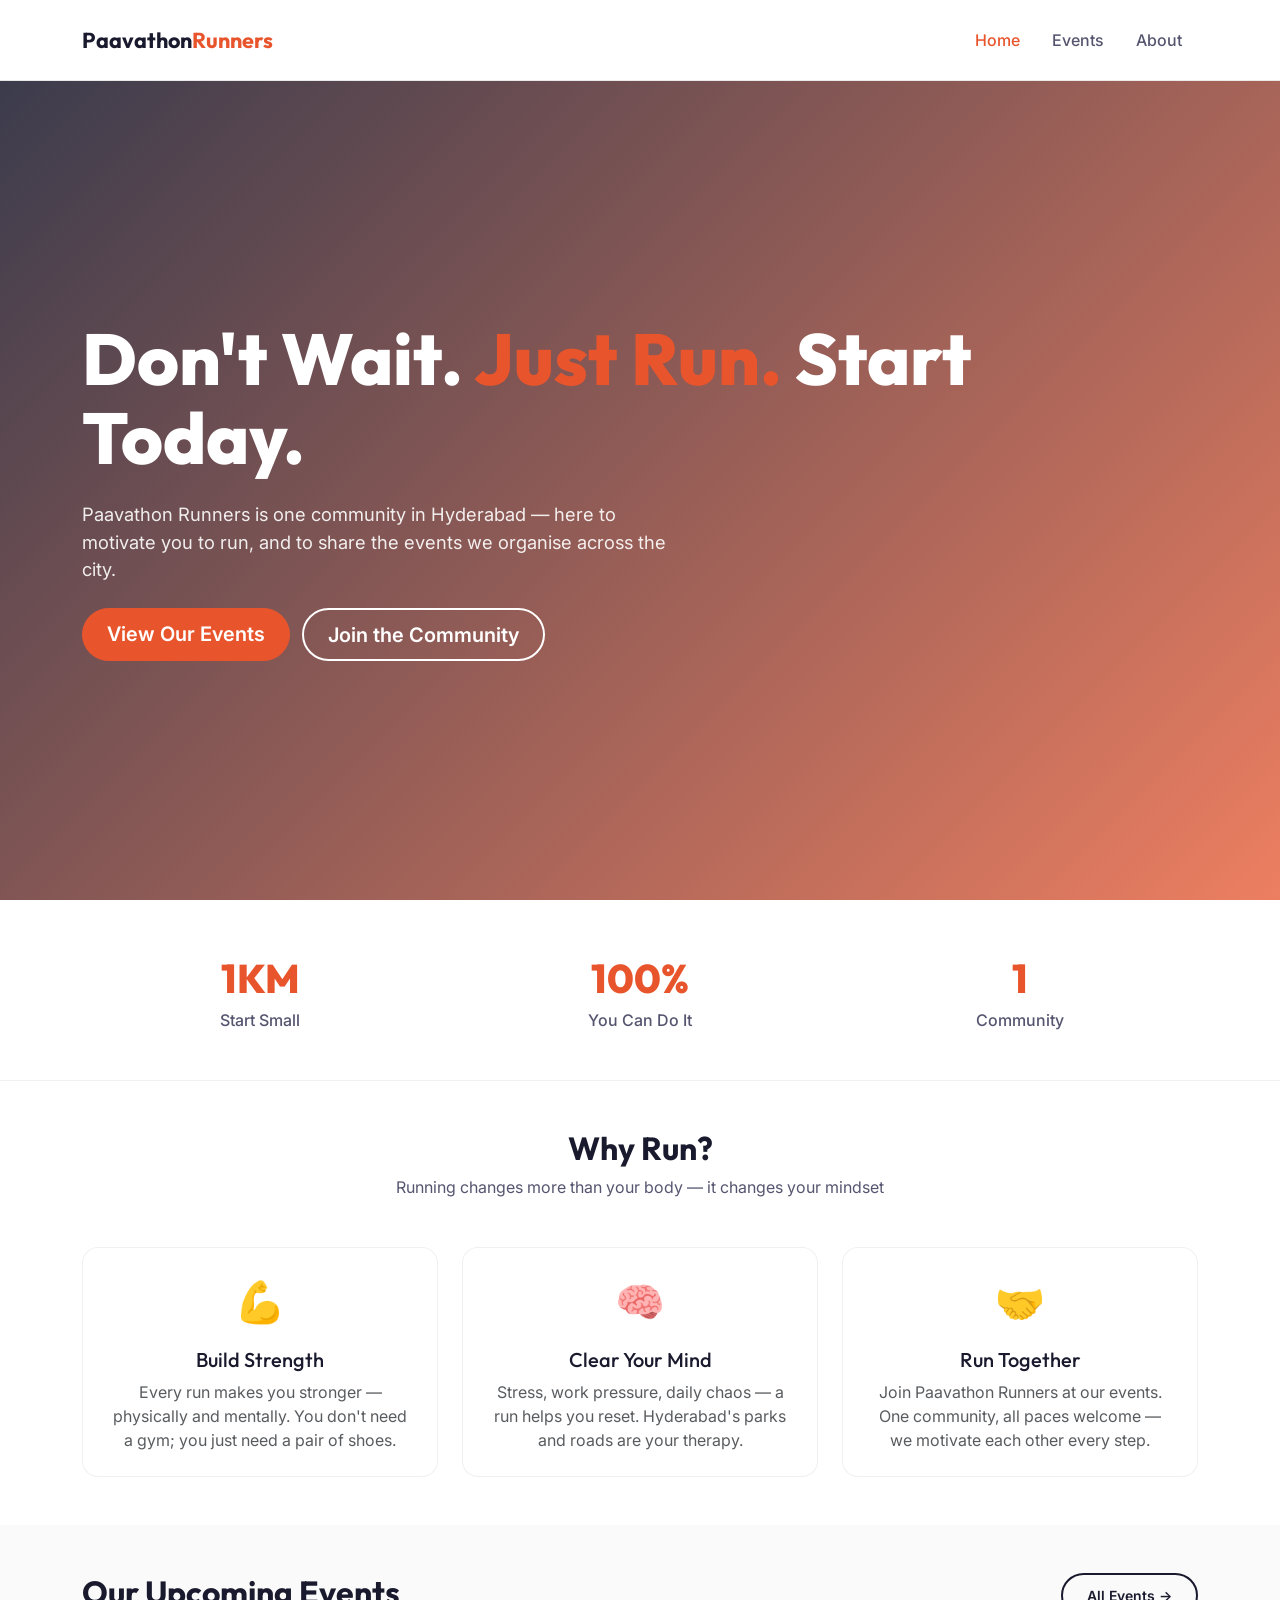
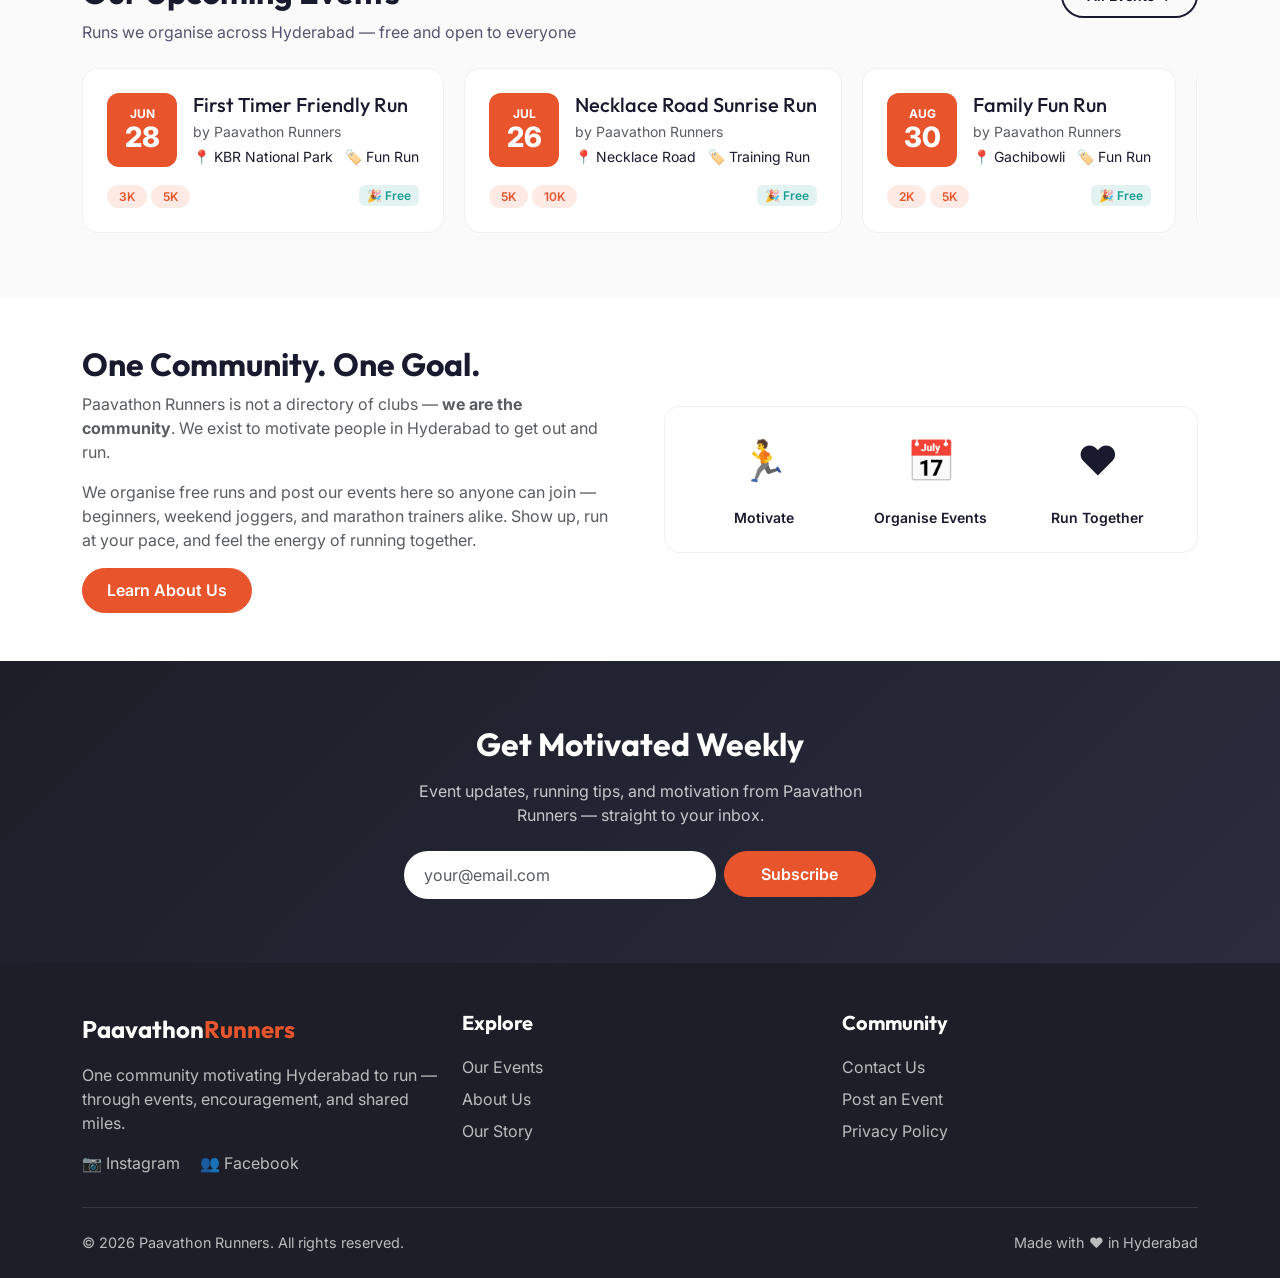
==== index.html @ 817b73b2 "first commit" ====
<!DOCTYPE html>
<html lang="en">
<head>
  <meta charset="UTF-8">
  <meta name="viewport" content="width=device-width, initial-scale=1.0, viewport-fit=cover">

  <!-- Primary SEO -->
  <title>Paavathon Runners — Motivating Hyderabad to Run</title>
  <meta name="description" content="Paavathon Runners is one running community in Hyderabad. We motivate people to run and post free community events across the city. Join us — all paces welcome.">
  <meta name="keywords" content="Paavathon Runners, running Hyderabad, Hyderabad running events, free running events, running community Telangana, marathon training Hyderabad, fun run Hyderabad, KBR park run">
  <meta name="author" content="Paavathon Runners">
  <meta name="robots" content="index, follow, max-image-preview:large, max-snippet:-1, max-video-preview:-1">
  <meta name="googlebot" content="index, follow">
  <link rel="canonical" href="https://paavathonrunners.in/">

  <!-- Local / Geo -->
  <meta name="geo.region" content="IN-TG">
  <meta name="geo.placename" content="Hyderabad, Telangana, India">
  <meta name="language" content="English">

  <!-- Open Graph -->
  <meta property="og:type" content="website">
  <meta property="og:site_name" content="Paavathon Runners">
  <meta property="og:title" content="Paavathon Runners — Motivating Hyderabad to Run">
  <meta property="og:description" content="One running community in Hyderabad. Free events, all paces welcome. Don't Wait. Just Run. Start Today.">
  <meta property="og:url" content="https://paavathonrunners.in/">
  <meta property="og:image" content="https://images.unsplash.com/photo-1476480862126-209bfaa8edc8?w=1200&h=630&fit=crop&q=80">
  <meta property="og:image:width" content="1200">
  <meta property="og:image:height" content="630">
  <meta property="og:image:alt" content="Runners on a trail — Paavathon Runners Hyderabad">
  <meta property="og:locale" content="en_IN">

  <!-- Twitter Card -->
  <meta name="twitter:card" content="summary_large_image">
  <meta name="twitter:title" content="Paavathon Runners — Motivating Hyderabad to Run">
  <meta name="twitter:description" content="One running community in Hyderabad. Free events, all paces welcome. Don't Wait. Just Run.">
  <meta name="twitter:image" content="https://images.unsplash.com/photo-1476480862126-209bfaa8edc8?w=1200&h=630&fit=crop&q=80">
  <meta name="twitter:image:alt" content="Runners on a trail — Paavathon Runners Hyderabad">

  <!-- PWA -->
  <meta name="theme-color" content="#e8552d">
  <meta name="color-scheme" content="light">
  <meta name="mobile-web-app-capable" content="yes">
  <meta name="apple-mobile-web-app-capable" content="yes">
  <meta name="apple-mobile-web-app-status-bar-style" content="default">
  <meta name="apple-mobile-web-app-title" content="Paavathon">
  <meta name="application-name" content="Paavathon Runners">
  <meta name="format-detection" content="telephone=no">
  <meta name="msapplication-TileColor" content="#e8552d">
  <meta name="msapplication-config" content="browserconfig.xml">
  <link rel="manifest" href="manifest.webmanifest">
  <link rel="icon" href="icons/icon.svg" type="image/svg+xml">
  <link rel="icon" href="icons/icon-192.png" type="image/png" sizes="192x192">
  <link rel="apple-touch-icon" href="icons/apple-touch-icon.png" sizes="180x180">

  <link href="https://cdn.jsdelivr.net/npm/bootstrap@5.3.3/dist/css/bootstrap.min.css" rel="stylesheet">
  <link href="https://fonts.googleapis.com/css2?family=Inter:wght@400;500;600&family=Outfit:wght@600;700;800&display=swap" rel="stylesheet">
  <link href="css/style.css" rel="stylesheet">

  <script type="application/ld+json">
  {
    "@context": "https://schema.org",
    "@graph": [
      {
        "@type": "Organization",
        "@id": "https://paavathonrunners.in/#organization",
        "name": "Paavathon Runners",
        "url": "https://paavathonrunners.in/",
        "logo": "https://paavathonrunners.in/icons/icon-512.png",
        "description": "One running community in Hyderabad motivating people to run through free events across the city.",
        "email": "contact@paavathonrunners.in",
        "sameAs": ["https://instagram.com/paavathonrunners"],
        "areaServed": {
          "@type": "City",
          "name": "Hyderabad",
          "containedInPlace": { "@type": "State", "name": "Telangana" }
        }
      },
      {
        "@type": "WebSite",
        "@id": "https://paavathonrunners.in/#website",
        "url": "https://paavathonrunners.in/",
        "name": "Paavathon Runners",
        "description": "Motivating Hyderabad to run — events, community, and encouragement.",
        "publisher": { "@id": "https://paavathonrunners.in/#organization" },
        "inLanguage": "en-IN"
      },
      {
        "@type": "SportsOrganization",
        "name": "Paavathon Runners",
        "sport": "Running",
        "location": {
          "@type": "Place",
          "name": "Hyderabad",
          "address": { "@type": "PostalAddress", "addressLocality": "Hyderabad", "addressRegion": "Telangana", "addressCountry": "IN" }
        }
      }
    ]
  }
  </script>
</head>
<body>

  <nav class="navbar navbar-expand-lg navbar-light site-navbar fixed-top">
    <div class="container">
      <a class="navbar-brand" href="index.html">Paavathon<span>Runners</span></a>
      <button class="navbar-toggler" type="button" data-bs-toggle="collapse" data-bs-target="#mainNav">
        <span class="navbar-toggler-icon"></span>
      </button>
      <div class="collapse navbar-collapse" id="mainNav">
        <ul class="navbar-nav ms-auto">
          <li class="nav-item"><a class="nav-link active" href="index.html">Home</a></li>
          <li class="nav-item"><a class="nav-link" href="events.html">Events</a></li>
          <li class="nav-item"><a class="nav-link" href="about.html">About</a></li>
        </ul>
      </div>
    </div>
  </nav>

  <main>
    <section class="hero-section">
      <div class="container py-5">
        <h1 class="hero-title mb-4">
          Don't Wait. <span class="highlight">Just Run.</span> Start Today.
        </h1>
        <p class="hero-subtitle mb-4">
          Paavathon Runners is one community in Hyderabad — here to motivate you to run, and to share the events we organise across the city.
        </p>
        <div class="hero-cta-group">
          <a href="events.html" class="btn btn-primary-br btn-lg">View Our Events</a>
          <a href="about.html" class="btn btn-outline-br btn-lg text-white border-white">Join the Community</a>
        </div>
      </div>
    </section>

    <section class="stats-section">
      <div class="container">
        <div class="row text-center">
          <div class="col-md-4 mb-4 mb-md-0">
            <div class="stat-number">1KM</div>
            <div class="stat-label">Start Small</div>
          </div>
          <div class="col-md-4 mb-4 mb-md-0">
            <div class="stat-number">100%</div>
            <div class="stat-label">You Can Do It</div>
          </div>
          <div class="col-md-4">
            <div class="stat-number">1</div>
            <div class="stat-label">Community</div>
          </div>
        </div>
      </div>
    </section>

    <section class="py-5 bg-white">
      <div class="container">
        <div class="text-center mb-5">
          <h2 class="section-title">Why Run?</h2>
          <p class="section-subtitle">Running changes more than your body — it changes your mindset</p>
        </div>
        <div class="row g-4">
          <div class="col-md-4">
            <div class="br-card text-center h-100">
              <div class="mission-icon">💪</div>
              <h5>Build Strength</h5>
              <p class="text-muted mb-0">Every run makes you stronger — physically and mentally. You don't need a gym; you just need a pair of shoes.</p>
            </div>
          </div>
          <div class="col-md-4">
            <div class="br-card text-center h-100">
              <div class="mission-icon">🧠</div>
              <h5>Clear Your Mind</h5>
              <p class="text-muted mb-0">Stress, work pressure, daily chaos — a run helps you reset. Hyderabad's parks and roads are your therapy.</p>
            </div>
          </div>
          <div class="col-md-4">
            <div class="br-card text-center h-100">
              <div class="mission-icon">🤝</div>
              <h5>Run Together</h5>
              <p class="text-muted mb-0">Join Paavathon Runners at our events. One community, all paces welcome — we motivate each other every step.</p>
            </div>
          </div>
        </div>
      </div>
    </section>

    <section class="py-5">
      <div class="container">
        <div class="section-header-row">
          <div>
            <h2 class="section-title">Our Upcoming Events</h2>
            <p class="section-subtitle">Runs we organise across Hyderabad — free and open to everyone</p>
          </div>
          <a href="events.html" class="btn btn-outline-br btn-sm">All Events →</a>
        </div>
        <div class="events-scroll">
          <div class="br-card event-card">
            <div class="d-flex gap-3 mb-3">
              <div class="event-date"><span class="month">Jun</span><span class="day">28</span></div>
              <div>
                <h5 class="mb-1">First Timer Friendly Run</h5>
                <p class="text-muted small mb-1">by Paavathon Runners</p>
                <p class="small mb-0">📍 KBR National Park &nbsp; 🏷️ Fun Run</p>
              </div>
            </div>
            <div class="d-flex justify-content-between align-items-center">
              <div><span class="badge badge-distance me-1">3K</span><span class="badge badge-distance">5K</span></div>
              <span class="badge badge-free">🎉 Free</span>
            </div>
          </div>
          <div class="br-card event-card">
            <div class="d-flex gap-3 mb-3">
              <div class="event-date"><span class="month">Jul</span><span class="day">26</span></div>
              <div>
                <h5 class="mb-1">Necklace Road Sunrise Run</h5>
                <p class="text-muted small mb-1">by Paavathon Runners</p>
                <p class="small mb-0">📍 Necklace Road &nbsp; 🏷️ Training Run</p>
              </div>
            </div>
            <div class="d-flex justify-content-between align-items-center">
              <div><span class="badge badge-distance me-1">5K</span><span class="badge badge-distance">10K</span></div>
              <span class="badge badge-free">🎉 Free</span>
            </div>
          </div>
          <div class="br-card event-card">
            <div class="d-flex gap-3 mb-3">
              <div class="event-date"><span class="month">Aug</span><span class="day">30</span></div>
              <div>
                <h5 class="mb-1">Family Fun Run</h5>
                <p class="text-muted small mb-1">by Paavathon Runners</p>
                <p class="small mb-0">📍 Gachibowli &nbsp; 🏷️ Fun Run</p>
              </div>
            </div>
            <div class="d-flex justify-content-between align-items-center">
              <div><span class="badge badge-distance me-1">2K</span><span class="badge badge-distance">5K</span></div>
              <span class="badge badge-free">🎉 Free</span>
            </div>
          </div>
          <div class="br-card event-card">
            <div class="d-flex gap-3 mb-3">
              <div class="event-date"><span class="month">Sep</span><span class="day">20</span></div>
              <div>
                <h5 class="mb-1">Half Marathon Training Run</h5>
                <p class="text-muted small mb-1">by Paavathon Runners</p>
                <p class="small mb-0">📍 Hyderabad &nbsp; 🏷️ Training Run</p>
              </div>
            </div>
            <div class="d-flex justify-content-between align-items-center">
              <div><span class="badge badge-distance">21K</span></div>
              <span class="badge badge-free">🎉 Free</span>
            </div>
          </div>
        </div>
      </div>
    </section>

    <section class="py-5 bg-white">
      <div class="container">
        <div class="row align-items-center g-5">
          <div class="col-lg-6">
            <h2 class="section-title">One Community. One Goal.</h2>
            <p class="text-muted">Paavathon Runners is not a directory of clubs — <strong>we are the community</strong>. We exist to motivate people in Hyderabad to get out and run.</p>
            <p class="text-muted">We organise free runs and post our events here so anyone can join — beginners, weekend joggers, and marathon trainers alike. Show up, run at your pace, and feel the energy of running together.</p>
            <a href="about.html" class="btn btn-primary-br">Learn About Us</a>
          </div>
          <div class="col-lg-6">
            <div class="br-card p-4">
              <div class="row g-3 text-center">
                <div class="col-4">
                  <div class="mission-icon">🏃</div>
                  <p class="small fw-semibold mb-0">Motivate</p>
                </div>
                <div class="col-4">
                  <div class="mission-icon">📅</div>
                  <p class="small fw-semibold mb-0">Organise Events</p>
                </div>
                <div class="col-4">
                  <div class="mission-icon">❤️</div>
                  <p class="small fw-semibold mb-0">Run Together</p>
                </div>
              </div>
            </div>
          </div>
        </div>
      </div>
    </section>

    <section class="newsletter-section" id="newsletter">
      <div class="container text-center">
        <h2 class="section-title text-white mb-3">Get Motivated Weekly</h2>
        <p class="mb-4 opacity-75 mx-auto" style="max-width:500px">
          Event updates, running tips, and motivation from Paavathon Runners — straight to your inbox.
        </p>
        <form class="row g-2 g-sm-2 justify-content-center mx-auto newsletter-form" style="max-width:480px" data-demo>
          <div class="col-12 col-sm-8">
            <input type="email" class="form-control" placeholder="your@email.com" required>
          </div>
          <div class="col-12 col-sm-4">
            <button type="submit" class="btn btn-primary-br w-100">Subscribe</button>
          </div>
        </form>
      </div>
    </section>
  </main>

  <footer class="site-footer">
    <div class="container">
      <div class="row g-4">
        <div class="col-lg-4">
          <div class="footer-logo mb-3">Paavathon<span>Runners</span></div>
          <p>One community motivating Hyderabad to run — through events, encouragement, and shared miles.</p>
          <div class="mt-3">
            <a href="https://instagram.com/paavathonrunners" target="_blank" class="d-inline me-3">📷 Instagram</a>
            <a href="https://facebook.com" target="_blank" class="d-inline">👥 Facebook</a>
          </div>
        </div>
        <div class="col-6 col-lg-4">
          <h5>Explore</h5>
          <a href="events.html">Our Events</a>
          <a href="about.html">About Us</a>
          <a href="brand.html">Our Story</a>
        </div>
        <div class="col-6 col-lg-4">
          <h5>Community</h5>
          <a href="mailto:contact@paavathonrunners.in">Contact Us</a>
          <a href="submit-event.html">Post an Event</a>
          <a href="privacy.html">Privacy Policy</a>
        </div>
      </div>
      <div class="footer-bottom d-flex justify-content-between flex-wrap gap-2">
        <p class="mb-0">© 2026 Paavathon Runners. All rights reserved.</p>
        <p class="mb-0">Made with ❤️ in Hyderabad</p>
      </div>
    </div>
  </footer>

  <script src="https://cdn.jsdelivr.net/npm/bootstrap@5.3.3/dist/js/bootstrap.bundle.min.js"></script>
  <script src="js/main.js"></script>
</body>
</html>
---- css/style.css ----
/* Paavathon Runners - Custom Styles */
:root {
  --color-primary: #e8552d;
  --color-primary-dark: #c9431e;
  --color-accent: #1a9e8f;
  --color-bg: #fafafa;
  --color-text: #1a1a2e;
  --color-text-secondary: #555570;
  --color-text-muted: #8e8ea0;
  --color-dark: #1d1e27;
  --header-height: 80px;
}

*,
*::before,
*::after {
  box-sizing: border-box;
}

html {
  overflow-x: hidden;
  scroll-behavior: smooth;
}

body {
  font-family: 'Inter', sans-serif;
  color: var(--color-text);
  background: var(--color-bg);
  padding-top: var(--header-height);
  overflow-x: hidden;
}

h1, h2, h3, h4, h5, h6,
.navbar-brand,
.section-title,
.hero-title {
  font-family: 'Outfit', sans-serif;
}

/* Navbar */
.site-navbar {
  background: rgba(255, 255, 255, 0.92);
  backdrop-filter: blur(20px);
  -webkit-backdrop-filter: blur(20px);
  border-bottom: 1px solid rgba(0, 0, 0, 0.06);
  min-height: var(--header-height);
  padding-top: 0;
  padding-bottom: 0;
}

.site-navbar .container {
  min-height: var(--header-height);
  align-items: center;
}

.site-navbar .navbar-toggler {
  border: none;
  padding: 0.5rem;
}

.site-navbar .navbar-toggler:focus {
  box-shadow: 0 0 0 3px rgba(232, 85, 45, 0.25);
}

.site-navbar .navbar-brand {
  font-family: 'Outfit', sans-serif;
  font-weight: 700;
  font-size: 1.35rem;
  color: var(--color-text) !important;
}

.site-navbar .navbar-brand span {
  color: var(--color-primary);
}

.site-navbar .nav-link {
  color: var(--color-text-secondary) !important;
  font-weight: 500;
  padding: 0.5rem 1rem !important;
}

.site-navbar .nav-link:hover,
.site-navbar .nav-link.active {
  color: var(--color-primary) !important;
}

/* Buttons */
.btn-primary-br {
  background: var(--color-primary);
  border-color: var(--color-primary);
  color: #fff;
  font-weight: 600;
  padding: 0.6rem 1.5rem;
  border-radius: 50px;
}

.btn-primary-br:hover {
  background: var(--color-primary-dark);
  border-color: var(--color-primary-dark);
  color: #fff;
}

.btn-outline-br {
  border: 2px solid var(--color-text);
  color: var(--color-text);
  font-weight: 600;
  padding: 0.6rem 1.5rem;
  border-radius: 50px;
  background: transparent;
}

.btn-outline-br:hover {
  background: var(--color-text);
  color: #fff;
}

.btn-accent-br {
  background: var(--color-accent);
  border-color: var(--color-accent);
  color: #fff;
  font-weight: 600;
  border-radius: 50px;
}

/* Hero */
.hero-section {
  min-height: calc(100vh - var(--header-height));
  display: flex;
  align-items: center;
  position: relative;
  color: #fff;
  background: linear-gradient(135deg, rgba(26, 26, 46, 0.85), rgba(232, 85, 45, 0.75)),
    url('https://images.unsplash.com/photo-1476480862126-209bfaa8edc8?w=1920&q=80') center/cover no-repeat;
}

.hero-title {
  font-size: clamp(2.5rem, 6vw, 4.5rem);
  font-weight: 800;
  line-height: 1.1;
}

.hero-title .highlight {
  color: var(--color-primary);
}

.hero-subtitle {
  font-size: 1.15rem;
  opacity: 0.9;
  max-width: 600px;
}

/* Stats */
.stats-section {
  background: #fff;
  padding: 3rem 0;
  border-bottom: 1px solid rgba(0, 0, 0, 0.06);
}

.stat-number {
  font-family: 'Outfit', sans-serif;
  font-size: 2.5rem;
  font-weight: 800;
  color: var(--color-primary);
}

.stat-label {
  color: var(--color-text-secondary);
  font-weight: 500;
}

/* Section headers */
.section-title {
  font-size: 2rem;
  font-weight: 700;
  margin-bottom: 0.5rem;
}

.section-subtitle {
  color: var(--color-text-secondary);
  margin-bottom: 0;
}

/* Cards */
.br-card {
  background: #fff;
  border: 1px solid rgba(0, 0, 0, 0.06);
  border-radius: 16px;
  padding: 1.5rem;
  height: 100%;
  transition: box-shadow 0.2s, transform 0.2s;
}

.br-card:hover {
  box-shadow: 0 8px 30px rgba(0, 0, 0, 0.08);
  transform: translateY(-2px);
}

/* Event cards */
.event-card {
  min-width: 300px;
  flex-shrink: 0;
}

.event-date {
  background: var(--color-primary);
  color: #fff;
  border-radius: 12px;
  padding: 0.75rem 1rem;
  text-align: center;
  min-width: 70px;
}

.event-date .month {
  font-size: 0.75rem;
  font-weight: 700;
  text-transform: uppercase;
  display: block;
}

.event-date .day {
  font-size: 1.75rem;
  font-weight: 800;
  line-height: 1;
}

.badge-distance {
  background: rgba(232, 85, 45, 0.12);
  color: var(--color-primary);
  font-weight: 600;
  padding: 0.35rem 0.75rem;
  border-radius: 50px;
}

.badge-free {
  background: rgba(26, 158, 143, 0.12);
  color: var(--color-accent);
  font-weight: 600;
}

/* Club cards */
.club-card .club-locality {
  color: var(--color-text-muted);
  font-size: 0.9rem;
}

.club-card .club-tagline {
  color: var(--color-text-secondary);
  font-size: 0.95rem;
}

/* Page header */
.page-header {
  background: linear-gradient(135deg, var(--color-dark), #2a2b3d);
  color: #fff;
  padding: 4rem 0 3rem;
  text-align: center;
}

.page-header h1 {
  font-weight: 800;
  margin-bottom: 0.75rem;
}

.page-header p {
  opacity: 0.85;
  max-width: 600px;
  margin: 0 auto;
}

/* Mission cards */
.mission-icon {
  font-size: 2.5rem;
  margin-bottom: 1rem;
}

/* Newsletter */
.newsletter-section {
  background: linear-gradient(135deg, var(--color-dark), #2a2b3d);
  color: #fff;
  padding: 4rem 0;
}

.newsletter-section .form-control {
  border-radius: 50px;
  padding: 0.75rem 1.25rem;
  border: none;
}

/* Footer */
.site-footer {
  background: var(--color-dark);
  color: rgba(255, 255, 255, 0.7);
  padding: 3rem 0 1.5rem;
}

.site-footer h5 {
  color: #fff;
  font-weight: 700;
  margin-bottom: 1rem;
}

.site-footer a {
  color: rgba(255, 255, 255, 0.7);
  text-decoration: none;
  display: block;
  padding: 0.25rem 0;
}

.site-footer a:hover {
  color: var(--color-primary);
}

.footer-logo {
  font-family: 'Outfit', sans-serif;
  font-size: 1.5rem;
  font-weight: 700;
  color: #fff;
}

.footer-logo span {
  color: var(--color-primary);
}

.footer-bottom {
  border-top: 1px solid rgba(255, 255, 255, 0.1);
  margin-top: 2rem;
  padding-top: 1.5rem;
  font-size: 0.9rem;
}

/* Filter chips */
.filter-chip {
  border: 2px solid rgba(0, 0, 0, 0.1);
  background: #fff;
  border-radius: 50px;
  padding: 0.4rem 1rem;
  font-size: 0.9rem;
  font-weight: 500;
  cursor: pointer;
  transition: all 0.2s;
}

.filter-chip:hover,
.filter-chip.active {
  border-color: var(--color-primary);
  background: var(--color-primary);
  color: #fff;
}

/* Forms */
.form-section-title {
  font-family: 'Outfit', sans-serif;
  font-weight: 700;
  font-size: 1.25rem;
  margin: 2rem 0 1rem;
  padding-bottom: 0.5rem;
  border-bottom: 2px solid var(--color-primary);
}

/* Brand page */
.color-swatch {
  width: 60px;
  height: 60px;
  border-radius: 12px;
  margin-bottom: 0.5rem;
}

.brand-section {
  padding: 4rem 0;
}

.brand-section:nth-child(even) {
  background: #fff;
}

.brand-dark-section {
  background: var(--color-dark);
  color: #fff;
}

/* Value items */
.value-item {
  display: flex;
  gap: 1rem;
  align-items: flex-start;
}

.value-emoji {
  font-size: 1.75rem;
  flex-shrink: 0;
}

/* Scroll horizontal events — stacks on mobile via media query */
.events-scroll {
  display: flex;
  gap: 1.25rem;
  overflow-x: auto;
  padding-bottom: 1rem;
  scroll-snap-type: x mandatory;
  -webkit-overflow-scrolling: touch;
  scrollbar-width: thin;
}

.events-scroll::-webkit-scrollbar {
  height: 6px;
}

.events-scroll::-webkit-scrollbar-thumb {
  background: rgba(0, 0, 0, 0.15);
  border-radius: 3px;
}

.events-scroll .event-card {
  scroll-snap-align: start;
}

/* Section header row (title + button) */
.section-header-row {
  display: flex;
  justify-content: space-between;
  align-items: flex-start;
  flex-wrap: wrap;
  gap: 1rem;
  margin-bottom: 1.5rem;
}

.section-header-row .btn {
  flex-shrink: 0;
}

/* Hero CTA group */
.hero-cta-group {
  display: flex;
  flex-wrap: wrap;
  gap: 0.75rem;
}

/* Beta badge */
.beta-badge {
  background: var(--color-primary);
  color: #fff;
  font-size: 0.7rem;
  font-weight: 800;
  padding: 4px 10px;
  border-radius: 50px;
  text-transform: uppercase;
  letter-spacing: 0.5px;
}

/* Day picker active state */
.day-btn.active {
  background: var(--color-primary) !important;
  border-color: var(--color-primary) !important;
  color: #fff !important;
}

/* Map placeholder */
.map-placeholder {
  background: #e9ecef;
  border-radius: 16px;
  height: 300px;
  display: flex;
  align-items: center;
  justify-content: center;
  color: var(--color-text-muted);
  margin-bottom: 2rem;
}

/* Filter row — label + chips */
.filter-row {
  margin-bottom: 1rem;
}

.filter-row:last-child {
  margin-bottom: 0;
}

.filter-row .filter-group {
  display: inline-flex;
  flex-wrap: wrap;
  gap: 0.5rem;
}

/* Event list card layout */
.event-list-item .event-date {
  flex-shrink: 0;
}

/* Brand typography helpers */
.brand-quote {
  font-size: clamp(1.5rem, 5vw, 3rem);
  font-weight: 700;
}

.brand-color-hex {
  font-size: clamp(2rem, 8vw, 3rem);
}

/* =====================================================
   MOBILE & TABLET RESPONSIVE
   ===================================================== */

@media (max-width: 991.98px) {
  :root {
    --header-height: 72px;
  }

  .site-navbar {
    position: fixed;
  }

  .site-navbar .container {
    position: relative;
  }

  .site-navbar .navbar-collapse {
    position: absolute;
    top: calc(100% - 1px);
    left: 0;
    right: 0;
    z-index: 1030;
    background: rgba(255, 255, 255, 0.98);
    margin-top: 0;
    padding: 0.75rem 1.25rem 1rem;
    border-radius: 0 0 12px 12px;
    box-shadow: 0 12px 32px rgba(0, 0, 0, 0.12);
    border: 1px solid rgba(0, 0, 0, 0.06);
    border-top: none;
  }

  .site-navbar .navbar-nav {
    gap: 0.25rem;
  }

  .site-navbar .nav-link {
    padding: 0.75rem 0.5rem !important;
    font-size: 1.05rem;
    border-bottom: 1px solid rgba(0, 0, 0, 0.05);
  }

  .site-navbar .nav-item:last-child .nav-link {
    border-bottom: none;
  }

  .brand-section {
    padding: 3rem 0;
  }
}

@media (max-width: 767.98px) {
  :root {
    --header-height: 64px;
  }

  .site-navbar .navbar-brand {
    font-size: 1.15rem;
  }

  /* Hero */
  .hero-section {
    min-height: auto;
    align-items: flex-end;
    background-position: 65% center;
  }

  .hero-section .container {
    padding-top: 2.5rem !important;
    padding-bottom: 2.5rem !important;
  }

  .hero-title {
    font-size: clamp(1.85rem, 9vw, 2.75rem);
    line-height: 1.15;
    margin-bottom: 1rem !important;
  }

  .hero-subtitle {
    font-size: 1rem;
    line-height: 1.6;
    margin-bottom: 1.5rem !important;
  }

  .hero-cta-group {
    flex-direction: column;
    width: 100%;
  }

  .hero-cta-group .btn {
    width: 100%;
    padding: 0.85rem 1.25rem;
  }

  .hero-section .btn-outline-br {
    border-color: rgba(255, 255, 255, 0.9);
    color: #fff;
  }

  .hero-section .btn-outline-br:hover {
    background: #fff;
    color: var(--color-text);
  }

  /* Typography */
  .section-title {
    font-size: 1.5rem;
    line-height: 1.25;
  }

  .section-subtitle {
    font-size: 0.95rem;
    line-height: 1.5;
  }

  .page-header {
    padding: 2.5rem 0 2rem;
  }

  .page-header h1 {
    font-size: 1.75rem;
    line-height: 1.2;
  }

  .page-header p {
    font-size: 0.95rem;
    padding: 0 0.5rem;
  }

  .page-header .btn {
    width: 100%;
    max-width: 320px;
  }

  /* Stats */
  .stats-section {
    padding: 2rem 0;
  }

  .stat-number {
    font-size: 2rem;
  }

  .stat-label {
    font-size: 0.9rem;
  }

  /* Section spacing */
  section.py-5 {
    padding-top: 2.5rem !important;
    padding-bottom: 2.5rem !important;
  }

  .br-card {
    padding: 1.25rem;
  }

  .br-card:hover {
    transform: none;
  }

  /* Events: stack vertically on mobile */
  .events-scroll {
    flex-direction: column;
    overflow-x: visible;
    gap: 1rem;
    padding-bottom: 0;
  }

  .event-card {
    min-width: 100%;
    width: 100%;
  }

  .event-card h5 {
    font-size: 1rem;
  }

  .event-list-item h5 {
    font-size: 1.05rem;
  }

  .section-header-row {
    flex-direction: column;
    align-items: stretch;
    margin-bottom: 1.25rem;
  }

  .section-header-row .btn {
    width: 100%;
    text-align: center;
  }

  /* Filters */
  .filter-row {
    display: flex;
    flex-direction: column;
    align-items: flex-start;
    gap: 0.5rem;
  }

  .filter-row .filter-label {
    display: block;
    margin-bottom: 0.25rem;
  }

  .filter-row .filter-group {
    display: flex;
    width: 100%;
  }

  .filter-chip {
    padding: 0.55rem 1rem;
    font-size: 0.875rem;
    min-height: 44px;
    display: inline-flex;
    align-items: center;
    justify-content: center;
  }

  /* Forms */
  .newsletter-section {
    padding: 2.5rem 0;
  }

  .newsletter-section .row.g-2 > [class*="col-"] {
    width: 100%;
  }

  .newsletter-section .btn {
    width: 100%;
    padding: 0.85rem;
  }

  .form-section-title {
    font-size: 1.1rem;
    margin-top: 1.5rem;
  }

  .type-toggle {
    display: flex !important;
    flex-wrap: wrap;
    width: 100%;
    gap: 0.5rem;
  }

  .type-toggle .btn {
    flex: 1 1 auto;
    min-width: calc(50% - 0.25rem);
  }

  .day-btn {
    min-width: 44px;
    min-height: 44px;
  }

  /* Footer */
  .site-footer {
    padding: 2.5rem 0 1.25rem;
    text-align: center;
  }

  .site-footer h5 {
    margin-top: 0.5rem;
    margin-bottom: 0.75rem;
  }

  .site-footer a {
    padding: 0.4rem 0;
  }

  .footer-bottom {
    flex-direction: column;
    text-align: center;
    gap: 0.5rem !important;
    margin-top: 1.5rem;
    padding-top: 1.25rem;
  }

  /* Value & mission cards */
  .mission-icon {
    font-size: 2rem;
  }

  .value-item {
    flex-direction: column;
    text-align: center;
    align-items: center;
  }

  .value-emoji {
    margin-bottom: 0.25rem;
  }

  /* Brand page */
  .brand-section .display-3 {
    font-size: 2rem;
  }

  .brand-dark-section .row.g-4.text-start > [class*="col-"] {
    text-align: center;
  }

  .color-swatch {
    width: 48px;
    height: 48px;
  }

  /* Buttons touch targets */
  .btn-primary-br,
  .btn-outline-br {
    min-height: 44px;
    display: inline-flex;
    align-items: center;
    justify-content: center;
  }

  /* Container breathing room */
  .container {
    padding-left: 1.25rem;
    padding-right: 1.25rem;
  }
}

@media (max-width: 575.98px) {
  .hero-title {
    font-size: 1.75rem;
  }

  .stat-number {
    font-size: 1.75rem;
  }

  .event-date {
    min-width: 58px;
    padding: 0.5rem 0.65rem;
  }

  .event-date .day {
    font-size: 1.4rem;
  }

  .event-date .month {
    font-size: 0.65rem;
  }

  .page-header h1 {
    font-size: 1.5rem;
  }

  .site-footer .col-6 {
    width: 100%;
  }
}

/* Safe area for notched phones */
@supports (padding: max(0px)) {
  body {
    padding-left: max(0px, env(safe-area-inset-left));
    padding-right: max(0px, env(safe-area-inset-right));
  }

  .site-navbar {
    padding-left: max(0px, env(safe-area-inset-left));
    padding-right: max(0px, env(safe-area-inset-right));
  }

  .site-footer {
    padding-bottom: max(1.5rem, env(safe-area-inset-bottom));
  }
}
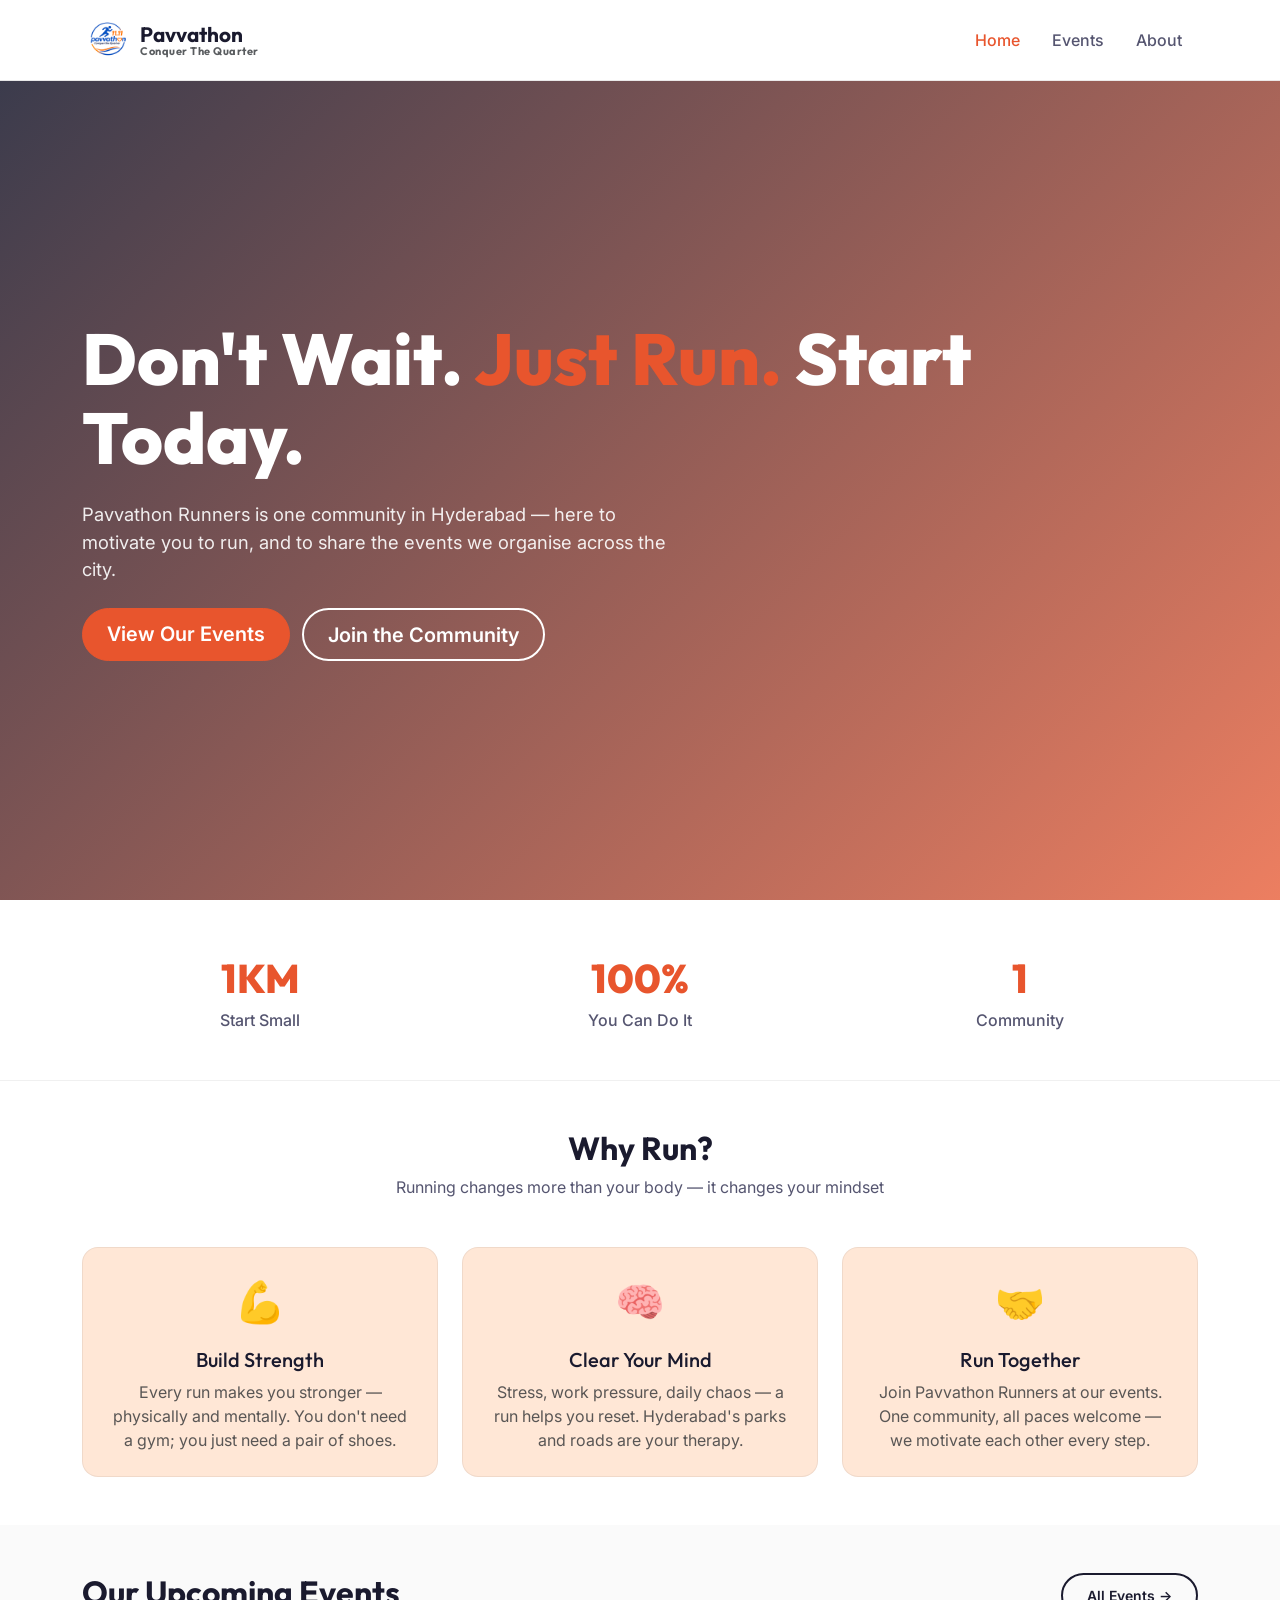
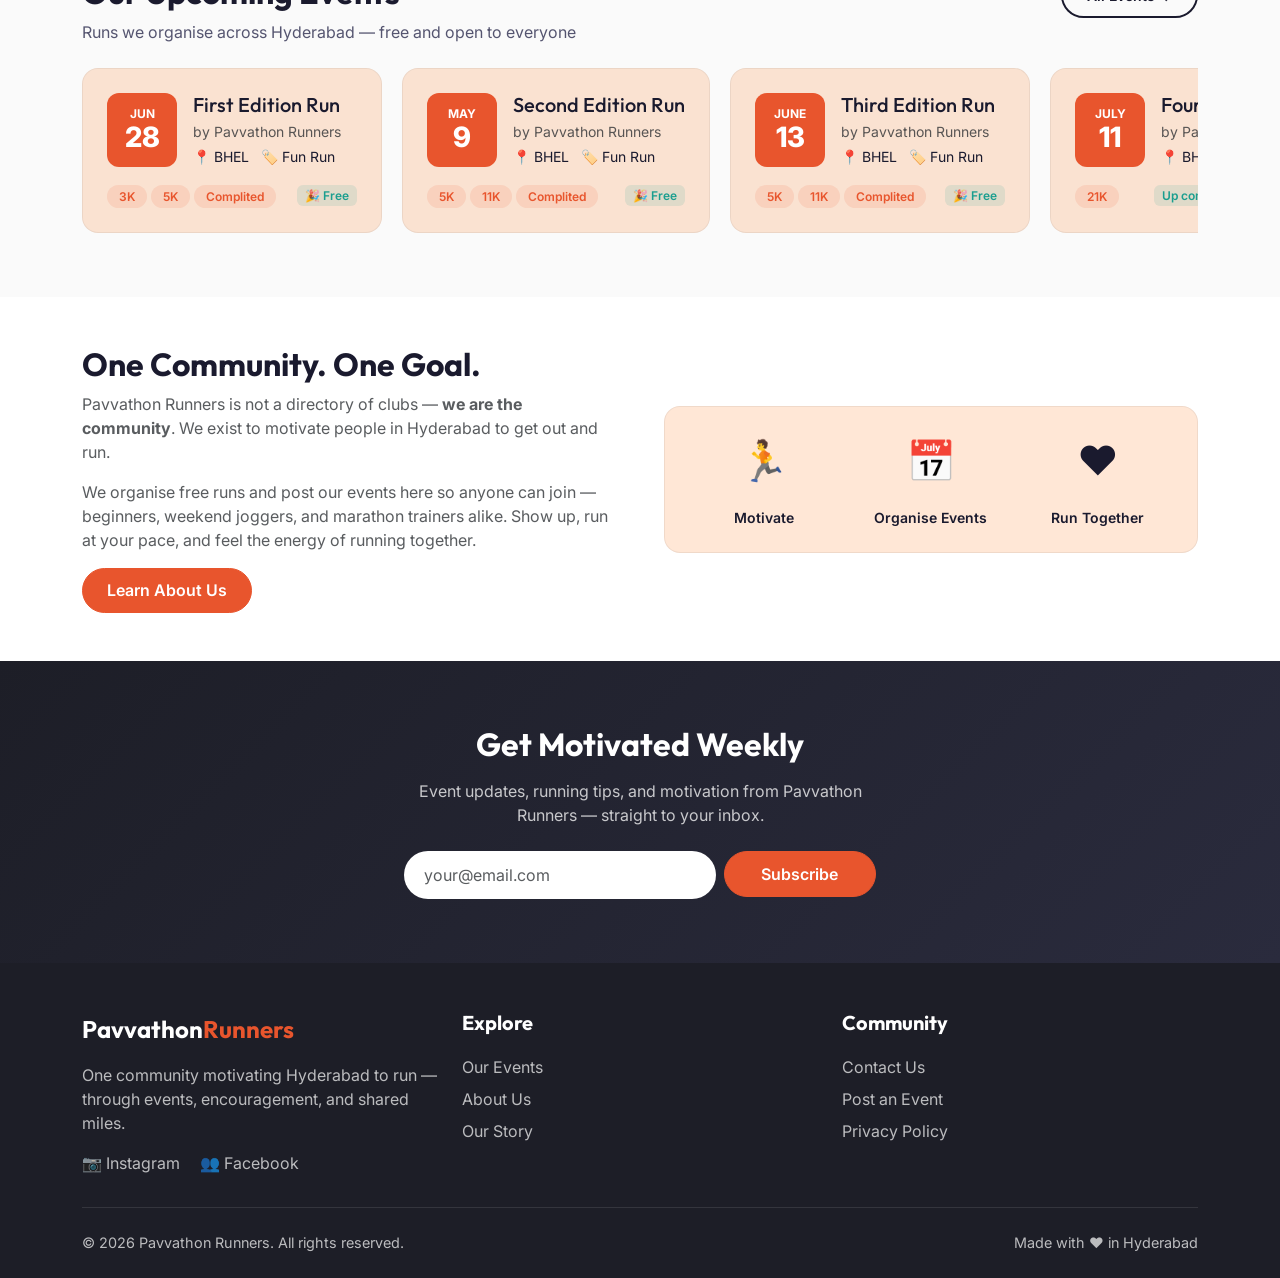
==== commit 3ba4a799: "first commit" ====
--- a/index.html
+++ b/index.html
@@ -5,13 +5,13 @@
   <meta name="viewport" content="width=device-width, initial-scale=1.0, viewport-fit=cover">
 
   <!-- Primary SEO -->
-  <title>Paavathon Runners — Motivating Hyderabad to Run</title>
-  <meta name="description" content="Paavathon Runners is one running community in Hyderabad. We motivate people to run and post free community events across the city. Join us — all paces welcome.">
-  <meta name="keywords" content="Paavathon Runners, running Hyderabad, Hyderabad running events, free running events, running community Telangana, marathon training Hyderabad, fun run Hyderabad, KBR park run">
-  <meta name="author" content="Paavathon Runners">
+  <title>Pavvathon Runners — Motivating Hyderabad to Run</title>
+  <meta name="description" content="Pavvathon Runners is one running community in Hyderabad. We motivate people to run and post free community events across the city. Join us — all paces welcome.">
+  <meta name="keywords" content="Pavvathon Runners, running Hyderabad, Hyderabad running events, free running events, running community Telangana, marathon training Hyderabad, fun run Hyderabad, KBR park run">
+  <meta name="author" content="Pavvathon Runners">
   <meta name="robots" content="index, follow, max-image-preview:large, max-snippet:-1, max-video-preview:-1">
   <meta name="googlebot" content="index, follow">
-  <link rel="canonical" href="https://paavathonrunners.in/">
+  <link rel="canonical" href="https://Pavvathonrunners.in/">
 
   <!-- Local / Geo -->
   <meta name="geo.region" content="IN-TG">
@@ -20,22 +20,22 @@
 
   <!-- Open Graph -->
   <meta property="og:type" content="website">
-  <meta property="og:site_name" content="Paavathon Runners">
-  <meta property="og:title" content="Paavathon Runners — Motivating Hyderabad to Run">
+  <meta property="og:site_name" content="Pavvathon Runners">
+  <meta property="og:title" content="Pavvathon Runners — Motivating Hyderabad to Run">
   <meta property="og:description" content="One running community in Hyderabad. Free events, all paces welcome. Don't Wait. Just Run. Start Today.">
-  <meta property="og:url" content="https://paavathonrunners.in/">
+  <meta property="og:url" content="https://Pavvathonrunners.in/">
   <meta property="og:image" content="https://images.unsplash.com/photo-1476480862126-209bfaa8edc8?w=1200&h=630&fit=crop&q=80">
   <meta property="og:image:width" content="1200">
   <meta property="og:image:height" content="630">
-  <meta property="og:image:alt" content="Runners on a trail — Paavathon Runners Hyderabad">
+  <meta property="og:image:alt" content="Runners on a trail — Pavvathon Runners Hyderabad">
   <meta property="og:locale" content="en_IN">
 
   <!-- Twitter Card -->
   <meta name="twitter:card" content="summary_large_image">
-  <meta name="twitter:title" content="Paavathon Runners — Motivating Hyderabad to Run">
+  <meta name="twitter:title" content="Pavvathon Runners — Motivating Hyderabad to Run">
   <meta name="twitter:description" content="One running community in Hyderabad. Free events, all paces welcome. Don't Wait. Just Run.">
   <meta name="twitter:image" content="https://images.unsplash.com/photo-1476480862126-209bfaa8edc8?w=1200&h=630&fit=crop&q=80">
-  <meta name="twitter:image:alt" content="Runners on a trail — Paavathon Runners Hyderabad">
+  <meta name="twitter:image:alt" content="Runners on a trail — Pavvathon Runners Hyderabad">
 
   <!-- PWA -->
   <meta name="theme-color" content="#e8552d">
@@ -43,8 +43,8 @@
   <meta name="mobile-web-app-capable" content="yes">
   <meta name="apple-mobile-web-app-capable" content="yes">
   <meta name="apple-mobile-web-app-status-bar-style" content="default">
-  <meta name="apple-mobile-web-app-title" content="Paavathon">
-  <meta name="application-name" content="Paavathon Runners">
+  <meta name="apple-mobile-web-app-title" content="Pavvathon">
+  <meta name="application-name" content="Pavvathon Runners">
   <meta name="format-detection" content="telephone=no">
   <meta name="msapplication-TileColor" content="#e8552d">
   <meta name="msapplication-config" content="browserconfig.xml">
@@ -63,13 +63,13 @@
     "@graph": [
       {
         "@type": "Organization",
-        "@id": "https://paavathonrunners.in/#organization",
-        "name": "Paavathon Runners",
-        "url": "https://paavathonrunners.in/",
-        "logo": "https://paavathonrunners.in/icons/icon-512.png",
+        "@id": "https://Pavvathonrunners.in/#organization",
+        "name": "Pavvathon Runners",
+        "url": "https://Pavvathonrunners.in/",
+        "logo": "https://Pavvathonrunners.in/icons/icon-512.png",
         "description": "One running community in Hyderabad motivating people to run through free events across the city.",
-        "email": "contact@paavathonrunners.in",
-        "sameAs": ["https://instagram.com/paavathonrunners"],
+        "email": "contact@Pavvathonrunners.in",
+        "sameAs": ["https://instagram.com/Pavvathonrunners"],
         "areaServed": {
           "@type": "City",
           "name": "Hyderabad",
@@ -78,16 +78,16 @@
       },
       {
         "@type": "WebSite",
-        "@id": "https://paavathonrunners.in/#website",
-        "url": "https://paavathonrunners.in/",
-        "name": "Paavathon Runners",
+        "@id": "https://Pavvathonrunners.in/#website",
+        "url": "https://Pavvathonrunners.in/",
+        "name": "Pavvathon Runners",
         "description": "Motivating Hyderabad to run — events, community, and encouragement.",
-        "publisher": { "@id": "https://paavathonrunners.in/#organization" },
+        "publisher": { "@id": "https://Pavvathonrunners.in/#organization" },
         "inLanguage": "en-IN"
       },
       {
         "@type": "SportsOrganization",
-        "name": "Paavathon Runners",
+        "name": "Pavvathon Runners",
         "sport": "Running",
         "location": {
           "@type": "Place",
@@ -102,20 +102,48 @@
 <body>
 
   <nav class="navbar navbar-expand-lg navbar-light site-navbar fixed-top">
-    <div class="container">
-      <a class="navbar-brand" href="index.html">Paavathon<span>Runners</span></a>
-      <button class="navbar-toggler" type="button" data-bs-toggle="collapse" data-bs-target="#mainNav">
-        <span class="navbar-toggler-icon"></span>
-      </button>
-      <div class="collapse navbar-collapse" id="mainNav">
-        <ul class="navbar-nav ms-auto">
-          <li class="nav-item"><a class="nav-link active" href="index.html">Home</a></li>
-          <li class="nav-item"><a class="nav-link" href="events.html">Events</a></li>
-          <li class="nav-item"><a class="nav-link" href="about.html">About</a></li>
-        </ul>
-      </div>
+  <div class="container">
+
+    <!-- Logo + Name + Tagline -->
+    <a class="navbar-brand d-flex align-items-center" href="index.html">
+      <img src="images/logo-512.png"
+           alt="Pavvathon Logo"
+           width="50"
+           height="50"
+           class="me-2">
+
+      <div>
+        <div class="fw-bold">
+          Pavvathon<span class="text-primary"></span>
+        </div>
+        <small class="text-muted d-block">
+          Conquer The Quarter
+        </small>
+      </div>
+    </a>
+
+    <button class="navbar-toggler" type="button"
+            data-bs-toggle="collapse"
+            data-bs-target="#mainNav">
+      <span class="navbar-toggler-icon"></span>
+    </button>
+
+    <div class="collapse navbar-collapse" id="mainNav">
+      <ul class="navbar-nav ms-auto">
+        <li class="nav-item">
+          <a class="nav-link active" href="index.html">Home</a>
+        </li>
+        <li class="nav-item">
+          <a class="nav-link" href="events.html">Events</a>
+        </li>
+        <li class="nav-item">
+          <a class="nav-link" href="about.html">About</a>
+        </li>
+      </ul>
     </div>
-  </nav>
+
+  </div>
+</nav>
 
   <main>
     <section class="hero-section">
@@ -124,7 +152,7 @@
           Don't Wait. <span class="highlight">Just Run.</span> Start Today.
         </h1>
         <p class="hero-subtitle mb-4">
-          Paavathon Runners is one community in Hyderabad — here to motivate you to run, and to share the events we organise across the city.
+          Pavvathon Runners is one community in Hyderabad — here to motivate you to run, and to share the events we organise across the city.
         </p>
         <div class="hero-cta-group">
           <a href="events.html" class="btn btn-primary-br btn-lg">View Our Events</a>
@@ -177,7 +205,7 @@
             <div class="br-card text-center h-100">
               <div class="mission-icon">🤝</div>
               <h5>Run Together</h5>
-              <p class="text-muted mb-0">Join Paavathon Runners at our events. One community, all paces welcome — we motivate each other every step.</p>
+              <p class="text-muted mb-0">Join Pavvathon Runners at our events. One community, all paces welcome — we motivate each other every step.</p>
             </div>
           </div>
         </div>
@@ -198,41 +226,61 @@
             <div class="d-flex gap-3 mb-3">
               <div class="event-date"><span class="month">Jun</span><span class="day">28</span></div>
               <div>
-                <h5 class="mb-1">First Timer Friendly Run</h5>
-                <p class="text-muted small mb-1">by Paavathon Runners</p>
-                <p class="small mb-0">📍 KBR National Park &nbsp; 🏷️ Fun Run</p>
-              </div>
-            </div>
-            <div class="d-flex justify-content-between align-items-center">
-              <div><span class="badge badge-distance me-1">3K</span><span class="badge badge-distance">5K</span></div>
-              <span class="badge badge-free">🎉 Free</span>
-            </div>
-          </div>
-          <div class="br-card event-card">
-            <div class="d-flex gap-3 mb-3">
-              <div class="event-date"><span class="month">Jul</span><span class="day">26</span></div>
-              <div>
-                <h5 class="mb-1">Necklace Road Sunrise Run</h5>
-                <p class="text-muted small mb-1">by Paavathon Runners</p>
-                <p class="small mb-0">📍 Necklace Road &nbsp; 🏷️ Training Run</p>
-              </div>
-            </div>
-            <div class="d-flex justify-content-between align-items-center">
-              <div><span class="badge badge-distance me-1">5K</span><span class="badge badge-distance">10K</span></div>
-              <span class="badge badge-free">🎉 Free</span>
-            </div>
-          </div>
-          <div class="br-card event-card">
-            <div class="d-flex gap-3 mb-3">
-              <div class="event-date"><span class="month">Aug</span><span class="day">30</span></div>
-              <div>
-                <h5 class="mb-1">Family Fun Run</h5>
-                <p class="text-muted small mb-1">by Paavathon Runners</p>
-                <p class="small mb-0">📍 Gachibowli &nbsp; 🏷️ Fun Run</p>
-              </div>
-            </div>
-            <div class="d-flex justify-content-between align-items-center">
-              <div><span class="badge badge-distance me-1">2K</span><span class="badge badge-distance">5K</span></div>
+                <h5 class="mb-1">First Edition Run</h5>
+                <p class="text-muted small mb-1">by Pavvathon Runners</p>
+                <p class="small mb-0">📍 BHEL &nbsp; 🏷️ Fun Run</p>
+              </div>
+            </div>
+            <div class="d-flex justify-content-between align-items-center">
+              <div><span class="badge badge-distance me-1">3K</span><span class="badge badge-distance">5K</span>
+              <span class="badge badge-distance">Complited</span>
+              </div>
+              <span class="badge badge-free">🎉 Free</span>
+            </div>
+          </div>
+          <div class="br-card event-card">
+            <div class="d-flex gap-3 mb-3">
+              <div class="event-date"><span class="month">MAY</span><span class="day">9</span></div>
+              <div>
+                <h5 class="mb-1">Second Edition Run</h5>
+                <p class="text-muted small mb-1">by Pavvathon Runners</p>
+                <p class="small mb-0">📍 BHEL &nbsp; 🏷️ Fun Run</p>
+              </div>
+            </div>
+            <div class="d-flex justify-content-between align-items-center">
+              <div><span class="badge badge-distance me-1">5K</span><span class="badge badge-distance">11K</span>
+               <span class="badge badge-distance">Complited</span>
+              </div>
+              <span class="badge badge-free">🎉 Free</span>
+            </div>
+          </div>
+          <div class="br-card event-card">
+            <div class="d-flex gap-3 mb-3">
+              <div class="event-date"><span class="month">June</span><span class="day">13</span></div>
+              <div>
+                <h5 class="mb-1">Third Edition Run</h5>
+                <p class="text-muted small mb-1">by Pavvathon Runners</p>
+                <p class="small mb-0">📍 BHEL &nbsp; 🏷️ Fun Run</p>
+              </div>
+            </div>
+            <div class="d-flex justify-content-between align-items-center">
+              <div><span class="badge badge-distance me-1">5K</span><span class="badge badge-distance">11K</span>
+               <span class="badge badge-distance">Complited</span></div>
+              <span class="badge badge-free">🎉 Free</span>
+            </div>
+          </div>
+          <div class="br-card event-card">
+            <div class="d-flex gap-3 mb-3">
+              <div class="event-date"><span class="month">July</span><span class="day">11</span></div>
+              <div>
+                <h5 class="mb-1">Fourth Edition Run</h5>
+                <p class="text-muted small mb-1">by Pavvathon Runners</p>
+                <p class="small mb-0">📍 BHEL &nbsp; 🏷️ Fun Run</p>
+              </div>
+            </div>
+            <div class="d-flex justify-content-between align-items-center">
+              <div><span class="badge badge-distance">21K</span></div>
+              <span class="badge badge-free">Up coming</span>
               <span class="badge badge-free">🎉 Free</span>
             </div>
           </div>
@@ -240,13 +288,28 @@
             <div class="d-flex gap-3 mb-3">
               <div class="event-date"><span class="month">Sep</span><span class="day">20</span></div>
               <div>
-                <h5 class="mb-1">Half Marathon Training Run</h5>
-                <p class="text-muted small mb-1">by Paavathon Runners</p>
-                <p class="small mb-0">📍 Hyderabad &nbsp; 🏷️ Training Run</p>
+                <h5 class="mb-1">Fifth Edition Run</h5>
+                <p class="text-muted small mb-1">by Pavvathon Runners</p>
+                <p class="small mb-0">📍 BHEL &nbsp; 🏷️ Fun Run</p>
               </div>
             </div>
             <div class="d-flex justify-content-between align-items-center">
               <div><span class="badge badge-distance">21K</span></div>
+              <span class="badge badge-free">🎉 Free</span>
+            </div>
+          </div>
+          <div class="br-card event-card">
+            <div class="d-flex gap-3 mb-3">
+              <div class="event-date"><span class="month">Sep</span><span class="day">20</span></div>
+              <div>
+                <h5 class="mb-1">Six Edition Run</h5>
+                <p class="text-muted small mb-1">by Pavvathon Runners</p>
+                <p class="small mb-0">📍 BHEL &nbsp; 🏷️ Fun Run</p>
+              </div>
+            </div>
+            <div class="d-flex justify-content-between align-items-center">
+              <div><span class="badge badge-distance">21K</span></div>
+               <span class="badge badge-free">Up coming</span>
               <span class="badge badge-free">🎉 Free</span>
             </div>
           </div>
@@ -259,7 +322,7 @@
         <div class="row align-items-center g-5">
           <div class="col-lg-6">
             <h2 class="section-title">One Community. One Goal.</h2>
-            <p class="text-muted">Paavathon Runners is not a directory of clubs — <strong>we are the community</strong>. We exist to motivate people in Hyderabad to get out and run.</p>
+            <p class="text-muted">Pavvathon Runners is not a directory of clubs — <strong>we are the community</strong>. We exist to motivate people in Hyderabad to get out and run.</p>
             <p class="text-muted">We organise free runs and post our events here so anyone can join — beginners, weekend joggers, and marathon trainers alike. Show up, run at your pace, and feel the energy of running together.</p>
             <a href="about.html" class="btn btn-primary-br">Learn About Us</a>
           </div>
@@ -289,7 +352,7 @@
       <div class="container text-center">
         <h2 class="section-title text-white mb-3">Get Motivated Weekly</h2>
         <p class="mb-4 opacity-75 mx-auto" style="max-width:500px">
-          Event updates, running tips, and motivation from Paavathon Runners — straight to your inbox.
+          Event updates, running tips, and motivation from Pavvathon Runners — straight to your inbox.
         </p>
         <form class="row g-2 g-sm-2 justify-content-center mx-auto newsletter-form" style="max-width:480px" data-demo>
           <div class="col-12 col-sm-8">
@@ -307,10 +370,10 @@
     <div class="container">
       <div class="row g-4">
         <div class="col-lg-4">
-          <div class="footer-logo mb-3">Paavathon<span>Runners</span></div>
+          <div class="footer-logo mb-3">Pavvathon<span>Runners</span></div>
           <p>One community motivating Hyderabad to run — through events, encouragement, and shared miles.</p>
           <div class="mt-3">
-            <a href="https://instagram.com/paavathonrunners" target="_blank" class="d-inline me-3">📷 Instagram</a>
+            <a href="https://instagram.com/Pavvathonrunners" target="_blank" class="d-inline me-3">📷 Instagram</a>
             <a href="https://facebook.com" target="_blank" class="d-inline">👥 Facebook</a>
           </div>
         </div>
@@ -322,13 +385,13 @@
         </div>
         <div class="col-6 col-lg-4">
           <h5>Community</h5>
-          <a href="mailto:contact@paavathonrunners.in">Contact Us</a>
+          <a href="mailto:contact@Pavvathonrunners.in">Contact Us</a>
           <a href="submit-event.html">Post an Event</a>
           <a href="privacy.html">Privacy Policy</a>
         </div>
       </div>
       <div class="footer-bottom d-flex justify-content-between flex-wrap gap-2">
-        <p class="mb-0">© 2026 Paavathon Runners. All rights reserved.</p>
+        <p class="mb-0">© 2026 Pavvathon Runners. All rights reserved.</p>
         <p class="mb-0">Made with ❤️ in Hyderabad</p>
       </div>
     </div>
--- a/css/style.css
+++ b/css/style.css
@@ -1,4 +1,4 @@
-/* Paavathon Runners - Custom Styles */
+/* Pavvathon Runners - Custom Styles */
 :root {
   --color-primary: #e8552d;
   --color-primary-dark: #c9431e;
@@ -182,7 +182,7 @@
 
 /* Cards */
 .br-card {
-  background: #fff;
+  background: #ff6a0029;
   border: 1px solid rgba(0, 0, 0, 0.06);
   border-radius: 16px;
   padding: 1.5rem;
@@ -867,3 +867,19 @@
     padding-bottom: max(1.5rem, env(safe-area-inset-bottom));
   }
 }
+
+
+.navbar-brand img {
+    object-fit: contain;
+}
+
+.navbar-brand small {
+    font-size: 11px;
+    line-height: 1;
+    letter-spacing: 0.5px;
+}
+
+.navbar-brand .fw-bold {
+    font-size: 1.3rem;
+    line-height: 1.1;
+}
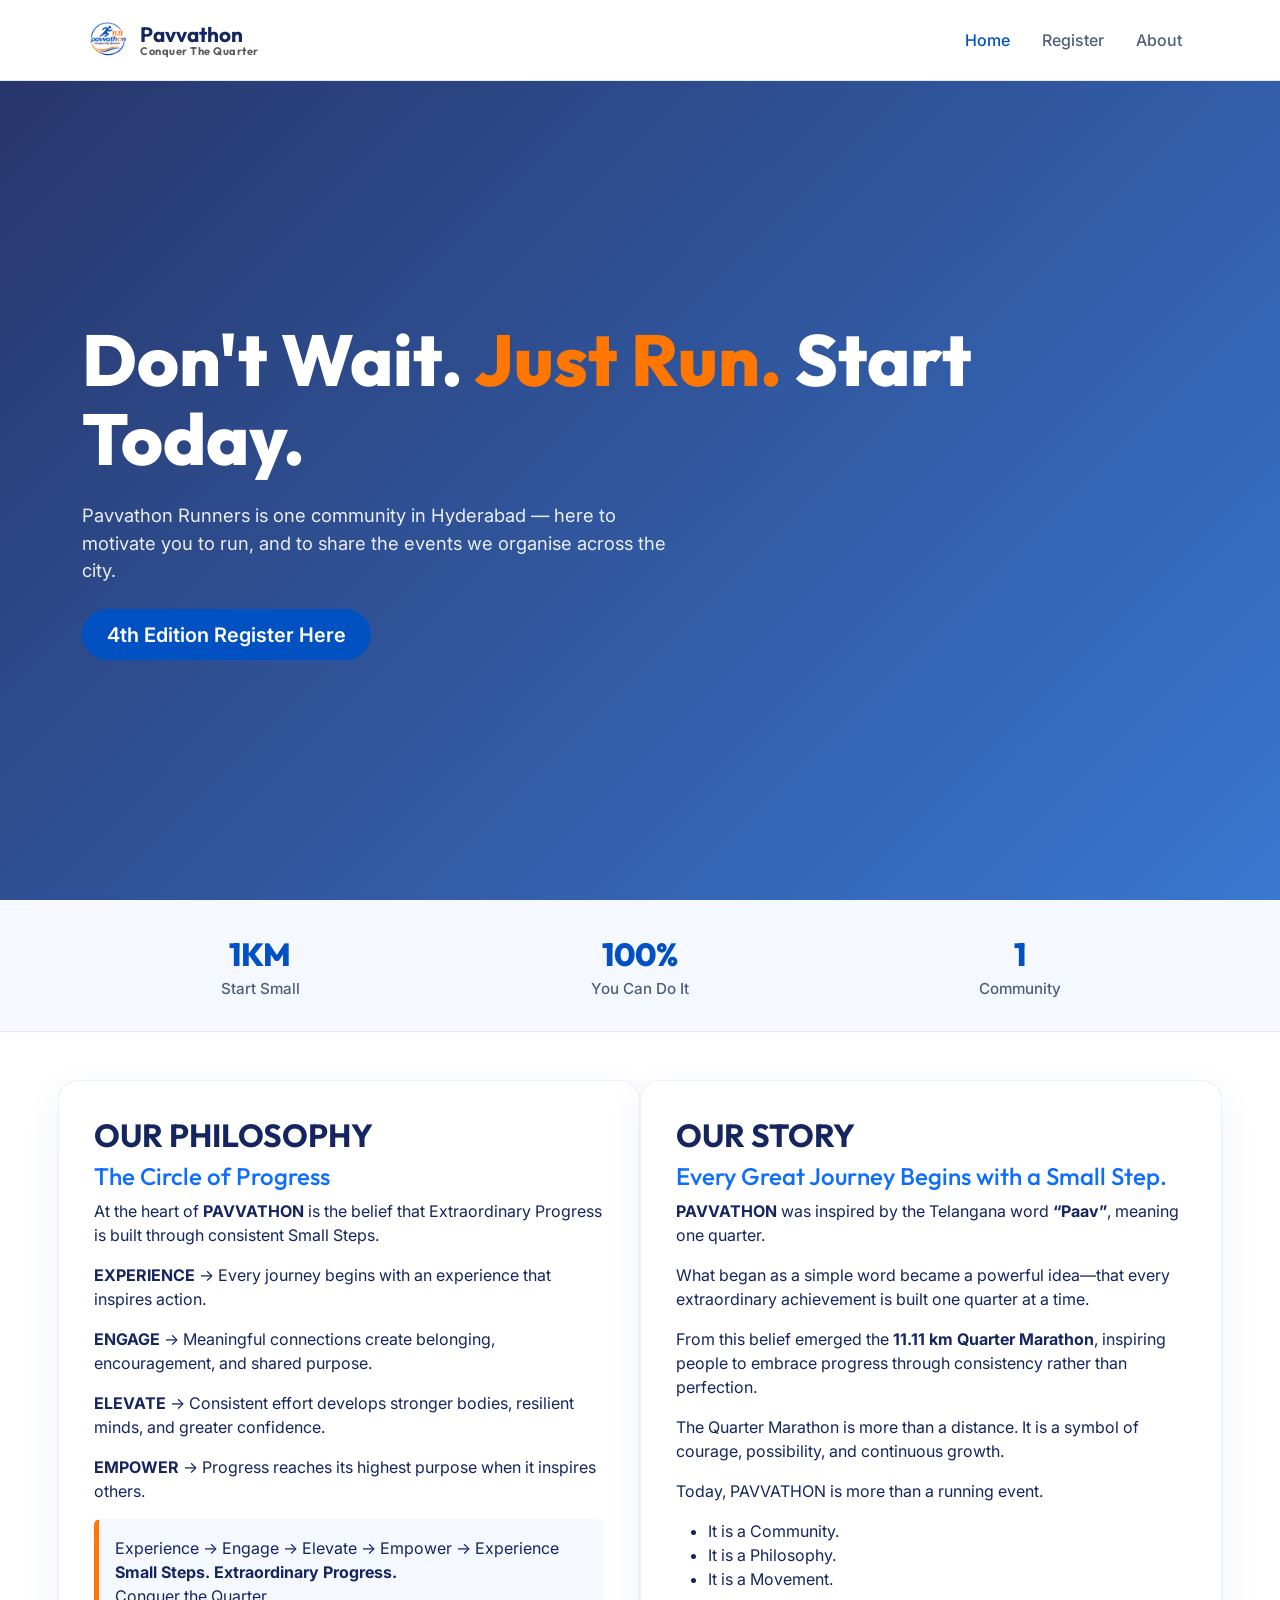
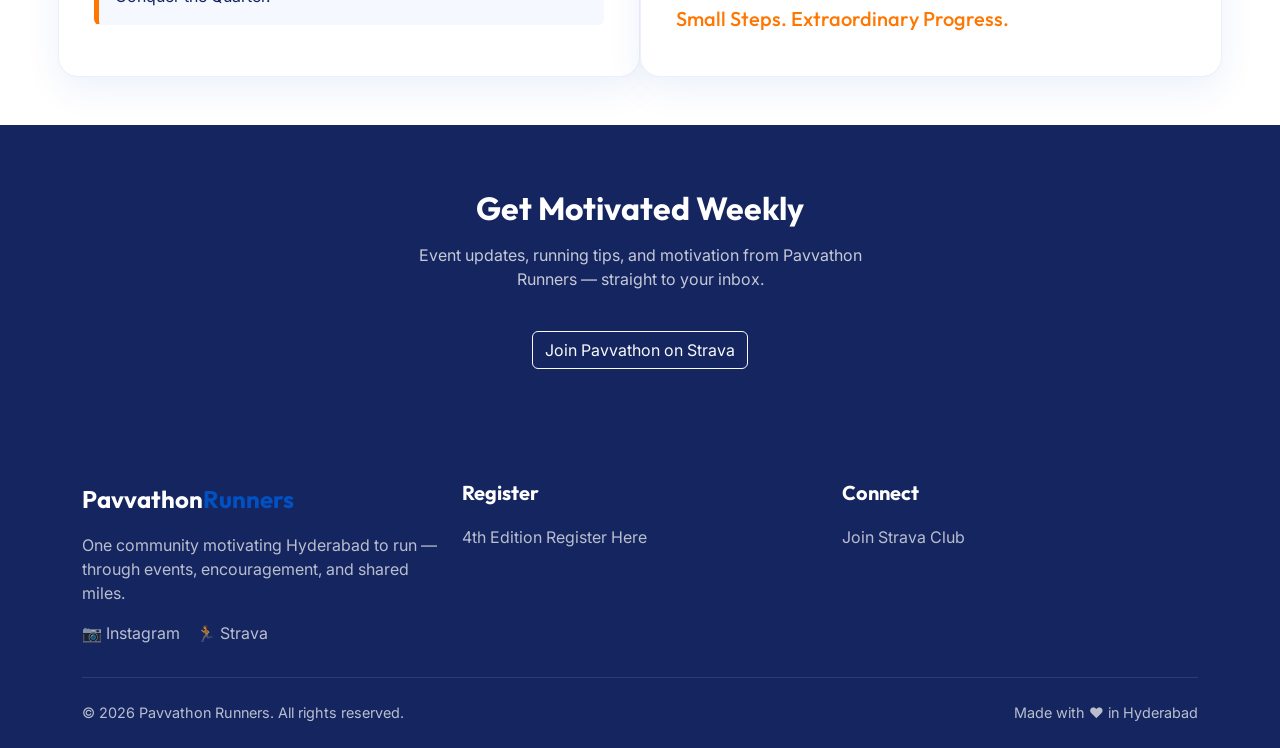
==== commit 6a942637: "added files" ====
--- a/index.html
+++ b/index.html
@@ -1,63 +1,57 @@
 <!DOCTYPE html>
+
 <html lang="en">
 <head>
-  <meta charset="UTF-8">
-  <meta name="viewport" content="width=device-width, initial-scale=1.0, viewport-fit=cover">
-
-  <!-- Primary SEO -->
-  <title>Pavvathon Runners — Motivating Hyderabad to Run</title>
-  <meta name="description" content="Pavvathon Runners is one running community in Hyderabad. We motivate people to run and post free community events across the city. Join us — all paces welcome.">
-  <meta name="keywords" content="Pavvathon Runners, running Hyderabad, Hyderabad running events, free running events, running community Telangana, marathon training Hyderabad, fun run Hyderabad, KBR park run">
-  <meta name="author" content="Pavvathon Runners">
-  <meta name="robots" content="index, follow, max-image-preview:large, max-snippet:-1, max-video-preview:-1">
-  <meta name="googlebot" content="index, follow">
-  <link rel="canonical" href="https://Pavvathonrunners.in/">
-
-  <!-- Local / Geo -->
-  <meta name="geo.region" content="IN-TG">
-  <meta name="geo.placename" content="Hyderabad, Telangana, India">
-  <meta name="language" content="English">
-
-  <!-- Open Graph -->
-  <meta property="og:type" content="website">
-  <meta property="og:site_name" content="Pavvathon Runners">
-  <meta property="og:title" content="Pavvathon Runners — Motivating Hyderabad to Run">
-  <meta property="og:description" content="One running community in Hyderabad. Free events, all paces welcome. Don't Wait. Just Run. Start Today.">
-  <meta property="og:url" content="https://Pavvathonrunners.in/">
-  <meta property="og:image" content="https://images.unsplash.com/photo-1476480862126-209bfaa8edc8?w=1200&h=630&fit=crop&q=80">
-  <meta property="og:image:width" content="1200">
-  <meta property="og:image:height" content="630">
-  <meta property="og:image:alt" content="Runners on a trail — Pavvathon Runners Hyderabad">
-  <meta property="og:locale" content="en_IN">
-
-  <!-- Twitter Card -->
-  <meta name="twitter:card" content="summary_large_image">
-  <meta name="twitter:title" content="Pavvathon Runners — Motivating Hyderabad to Run">
-  <meta name="twitter:description" content="One running community in Hyderabad. Free events, all paces welcome. Don't Wait. Just Run.">
-  <meta name="twitter:image" content="https://images.unsplash.com/photo-1476480862126-209bfaa8edc8?w=1200&h=630&fit=crop&q=80">
-  <meta name="twitter:image:alt" content="Runners on a trail — Pavvathon Runners Hyderabad">
-
-  <!-- PWA -->
-  <meta name="theme-color" content="#e8552d">
-  <meta name="color-scheme" content="light">
-  <meta name="mobile-web-app-capable" content="yes">
-  <meta name="apple-mobile-web-app-capable" content="yes">
-  <meta name="apple-mobile-web-app-status-bar-style" content="default">
-  <meta name="apple-mobile-web-app-title" content="Pavvathon">
-  <meta name="application-name" content="Pavvathon Runners">
-  <meta name="format-detection" content="telephone=no">
-  <meta name="msapplication-TileColor" content="#e8552d">
-  <meta name="msapplication-config" content="browserconfig.xml">
-  <link rel="manifest" href="manifest.webmanifest">
-  <link rel="icon" href="icons/icon.svg" type="image/svg+xml">
-  <link rel="icon" href="icons/icon-192.png" type="image/png" sizes="192x192">
-  <link rel="apple-touch-icon" href="icons/apple-touch-icon.png" sizes="180x180">
-
-  <link href="https://cdn.jsdelivr.net/npm/bootstrap@5.3.3/dist/css/bootstrap.min.css" rel="stylesheet">
-  <link href="https://fonts.googleapis.com/css2?family=Inter:wght@400;500;600&family=Outfit:wght@600;700;800&display=swap" rel="stylesheet">
-  <link href="css/style.css" rel="stylesheet">
-
-  <script type="application/ld+json">
+<meta charset="utf-8"/>
+<meta content="width=device-width, initial-scale=1.0, viewport-fit=cover" name="viewport"/>
+<!-- Primary SEO -->
+<title>Pavvathon Runners — Motivating Hyderabad to Run</title>
+<meta content="Pavvathon Runners is one running community in Hyderabad. We motivate people to run and post free community events across the city. Join us — all paces welcome." name="description"/>
+<meta content="Pavvathon Runners, running Hyderabad, Hyderabad running events, free running events, running community Telangana, marathon training Hyderabad, fun run Hyderabad, KBR park run" name="keywords"/>
+<meta content="Pavvathon Runners" name="author"/>
+<meta content="index, follow, max-image-preview:large, max-snippet:-1, max-video-preview:-1" name="robots"/>
+<meta content="index, follow" name="googlebot"/>
+<link href="https://Pavvathonrunners.in/" rel="canonical"/>
+<!-- Local / Geo -->
+<meta content="IN-TG" name="geo.region"/>
+<meta content="Hyderabad, Telangana, India" name="geo.placename"/>
+<meta content="English" name="language"/>
+<!-- Open Graph -->
+<meta content="website" property="og:type"/>
+<meta content="Pavvathon Runners" property="og:site_name"/>
+<meta content="Pavvathon Runners — Motivating Hyderabad to Run" property="og:title"/>
+<meta content="One running community in Hyderabad. Free events, all paces welcome. Don't Wait. Just Run. Start Today." property="og:description"/>
+<meta content="https://Pavvathonrunners.in/" property="og:url"/>
+<meta content="https://images.unsplash.com/photo-1476480862126-209bfaa8edc8?w=1200&amp;h=630&amp;fit=crop&amp;q=80" property="og:image"/>
+<meta content="1200" property="og:image:width"/>
+<meta content="630" property="og:image:height"/>
+<meta content="Runners on a trail — Pavvathon Runners Hyderabad" property="og:image:alt"/>
+<meta content="en_IN" property="og:locale"/>
+<!-- Twitter Card -->
+<meta content="summary_large_image" name="twitter:card"/>
+<meta content="Pavvathon Runners — Motivating Hyderabad to Run" name="twitter:title"/>
+<meta content="One running community in Hyderabad. Free events, all paces welcome. Don't Wait. Just Run." name="twitter:description"/>
+<meta content="https://images.unsplash.com/photo-1476480862126-209bfaa8edc8?w=1200&amp;h=630&amp;fit=crop&amp;q=80" name="twitter:image"/>
+<meta content="Runners on a trail — Pavvathon Runners Hyderabad" name="twitter:image:alt"/>
+<!-- PWA -->
+<meta content="#e8552d" name="theme-color"/>
+<meta content="light" name="color-scheme"/>
+<meta content="yes" name="mobile-web-app-capable"/>
+<meta content="yes" name="apple-mobile-web-app-capable"/>
+<meta content="default" name="apple-mobile-web-app-status-bar-style"/>
+<meta content="Pavvathon" name="apple-mobile-web-app-title"/>
+<meta content="Pavvathon Runners" name="application-name"/>
+<meta content="telephone=no" name="format-detection"/>
+<meta content="#e8552d" name="msapplication-TileColor"/>
+<meta content="browserconfig.xml" name="msapplication-config"/>
+<link href="manifest.webmanifest" rel="manifest"/>
+<link href="icons/icon.svg" rel="icon" type="image/svg+xml"/>
+<link href="icons/icon-192.png" rel="icon" sizes="192x192" type="image/png"/>
+<link href="icons/apple-touch-icon.png" rel="apple-touch-icon" sizes="180x180"/>
+<link href="https://cdn.jsdelivr.net/npm/bootstrap@5.3.3/dist/css/bootstrap.min.css" rel="stylesheet"/>
+<link href="https://fonts.googleapis.com/css2?family=Inter:wght@400;500;600&amp;family=Outfit:wght@600;700;800&amp;display=swap" rel="stylesheet"/>
+<link href="css/style.css" rel="stylesheet"/>
+<script type="application/ld+json">
   {
     "@context": "https://schema.org",
     "@graph": [
@@ -100,304 +94,127 @@
   </script>
 </head>
 <body>
-
-  <nav class="navbar navbar-expand-lg navbar-light site-navbar fixed-top">
-  <div class="container">
-
-    <!-- Logo + Name + Tagline -->
-    <a class="navbar-brand d-flex align-items-center" href="index.html">
-      <img src="images/logo-512.png"
-           alt="Pavvathon Logo"
-           width="50"
-           height="50"
-           class="me-2">
-
-      <div>
-        <div class="fw-bold">
+<nav class="navbar navbar-expand-lg navbar-light site-navbar fixed-top">
+<div class="container">
+<!-- Logo + Name + Tagline -->
+<a class="navbar-brand d-flex align-items-center" href="index.html">
+<img alt="Pavvathon Logo" class="me-2" height="50" src="images/logo-512.png" width="50"/>
+<div>
+<div class="fw-bold">
           Pavvathon<span class="text-primary"></span>
-        </div>
-        <small class="text-muted d-block">
+</div>
+<small class="text-muted d-block">
           Conquer The Quarter
         </small>
-      </div>
-    </a>
-
-    <button class="navbar-toggler" type="button"
-            data-bs-toggle="collapse"
-            data-bs-target="#mainNav">
-      <span class="navbar-toggler-icon"></span>
-    </button>
-
-    <div class="collapse navbar-collapse" id="mainNav">
-      <ul class="navbar-nav ms-auto">
+</div>
+</a>
+<button class="navbar-toggler" data-bs-target="#mainNav" data-bs-toggle="collapse" type="button">
+<span class="navbar-toggler-icon"></span>
+</button>
+<div class="collapse navbar-collapse" id="mainNav">
+    <ul class="navbar-nav ms-auto">
+
         <li class="nav-item">
-          <a class="nav-link active" href="index.html">Home</a>
+            <a class="nav-link active" href="index.html">Home</a>
         </li>
+
         <li class="nav-item">
-          <a class="nav-link" href="events.html">Events</a>
+            <a class="nav-link" href="register4.html">Register</a>
         </li>
+
         <li class="nav-item">
-          <a class="nav-link" href="about.html">About</a>
+            <a class="nav-link" href="about.html">About</a>
         </li>
-      </ul>
-    </div>
-
-  </div>
+
+    </ul>
+</div>
+
+</div>
 </nav>
-
-  <main>
-    <section class="hero-section">
-      <div class="container py-5">
-        <h1 class="hero-title mb-4">
+<main>
+<section class="hero-section">
+<div class="container py-5">
+<h1 class="hero-title mb-4">
           Don't Wait. <span class="highlight">Just Run.</span> Start Today.
         </h1>
-        <p class="hero-subtitle mb-4">
+<p class="hero-subtitle mb-4">
           Pavvathon Runners is one community in Hyderabad — here to motivate you to run, and to share the events we organise across the city.
         </p>
-        <div class="hero-cta-group">
-          <a href="events.html" class="btn btn-primary-br btn-lg">View Our Events</a>
-          <a href="about.html" class="btn btn-outline-br btn-lg text-white border-white">Join the Community</a>
-        </div>
-      </div>
-    </section>
-
-    <section class="stats-section">
-      <div class="container">
-        <div class="row text-center">
-          <div class="col-md-4 mb-4 mb-md-0">
-            <div class="stat-number">1KM</div>
-            <div class="stat-label">Start Small</div>
-          </div>
-          <div class="col-md-4 mb-4 mb-md-0">
-            <div class="stat-number">100%</div>
-            <div class="stat-label">You Can Do It</div>
-          </div>
-          <div class="col-md-4">
-            <div class="stat-number">1</div>
-            <div class="stat-label">Community</div>
-          </div>
-        </div>
-      </div>
-    </section>
-
-    <section class="py-5 bg-white">
-      <div class="container">
-        <div class="text-center mb-5">
-          <h2 class="section-title">Why Run?</h2>
-          <p class="section-subtitle">Running changes more than your body — it changes your mindset</p>
-        </div>
-        <div class="row g-4">
-          <div class="col-md-4">
-            <div class="br-card text-center h-100">
-              <div class="mission-icon">💪</div>
-              <h5>Build Strength</h5>
-              <p class="text-muted mb-0">Every run makes you stronger — physically and mentally. You don't need a gym; you just need a pair of shoes.</p>
-            </div>
-          </div>
-          <div class="col-md-4">
-            <div class="br-card text-center h-100">
-              <div class="mission-icon">🧠</div>
-              <h5>Clear Your Mind</h5>
-              <p class="text-muted mb-0">Stress, work pressure, daily chaos — a run helps you reset. Hyderabad's parks and roads are your therapy.</p>
-            </div>
-          </div>
-          <div class="col-md-4">
-            <div class="br-card text-center h-100">
-              <div class="mission-icon">🤝</div>
-              <h5>Run Together</h5>
-              <p class="text-muted mb-0">Join Pavvathon Runners at our events. One community, all paces welcome — we motivate each other every step.</p>
-            </div>
-          </div>
-        </div>
-      </div>
-    </section>
-
-    <section class="py-5">
-      <div class="container">
-        <div class="section-header-row">
-          <div>
-            <h2 class="section-title">Our Upcoming Events</h2>
-            <p class="section-subtitle">Runs we organise across Hyderabad — free and open to everyone</p>
-          </div>
-          <a href="events.html" class="btn btn-outline-br btn-sm">All Events →</a>
-        </div>
-        <div class="events-scroll">
-          <div class="br-card event-card">
-            <div class="d-flex gap-3 mb-3">
-              <div class="event-date"><span class="month">Jun</span><span class="day">28</span></div>
-              <div>
-                <h5 class="mb-1">First Edition Run</h5>
-                <p class="text-muted small mb-1">by Pavvathon Runners</p>
-                <p class="small mb-0">📍 BHEL &nbsp; 🏷️ Fun Run</p>
-              </div>
-            </div>
-            <div class="d-flex justify-content-between align-items-center">
-              <div><span class="badge badge-distance me-1">3K</span><span class="badge badge-distance">5K</span>
-              <span class="badge badge-distance">Complited</span>
-              </div>
-              <span class="badge badge-free">🎉 Free</span>
-            </div>
-          </div>
-          <div class="br-card event-card">
-            <div class="d-flex gap-3 mb-3">
-              <div class="event-date"><span class="month">MAY</span><span class="day">9</span></div>
-              <div>
-                <h5 class="mb-1">Second Edition Run</h5>
-                <p class="text-muted small mb-1">by Pavvathon Runners</p>
-                <p class="small mb-0">📍 BHEL &nbsp; 🏷️ Fun Run</p>
-              </div>
-            </div>
-            <div class="d-flex justify-content-between align-items-center">
-              <div><span class="badge badge-distance me-1">5K</span><span class="badge badge-distance">11K</span>
-               <span class="badge badge-distance">Complited</span>
-              </div>
-              <span class="badge badge-free">🎉 Free</span>
-            </div>
-          </div>
-          <div class="br-card event-card">
-            <div class="d-flex gap-3 mb-3">
-              <div class="event-date"><span class="month">June</span><span class="day">13</span></div>
-              <div>
-                <h5 class="mb-1">Third Edition Run</h5>
-                <p class="text-muted small mb-1">by Pavvathon Runners</p>
-                <p class="small mb-0">📍 BHEL &nbsp; 🏷️ Fun Run</p>
-              </div>
-            </div>
-            <div class="d-flex justify-content-between align-items-center">
-              <div><span class="badge badge-distance me-1">5K</span><span class="badge badge-distance">11K</span>
-               <span class="badge badge-distance">Complited</span></div>
-              <span class="badge badge-free">🎉 Free</span>
-            </div>
-          </div>
-          <div class="br-card event-card">
-            <div class="d-flex gap-3 mb-3">
-              <div class="event-date"><span class="month">July</span><span class="day">11</span></div>
-              <div>
-                <h5 class="mb-1">Fourth Edition Run</h5>
-                <p class="text-muted small mb-1">by Pavvathon Runners</p>
-                <p class="small mb-0">📍 BHEL &nbsp; 🏷️ Fun Run</p>
-              </div>
-            </div>
-            <div class="d-flex justify-content-between align-items-center">
-              <div><span class="badge badge-distance">21K</span></div>
-              <span class="badge badge-free">Up coming</span>
-              <span class="badge badge-free">🎉 Free</span>
-            </div>
-          </div>
-          <div class="br-card event-card">
-            <div class="d-flex gap-3 mb-3">
-              <div class="event-date"><span class="month">Sep</span><span class="day">20</span></div>
-              <div>
-                <h5 class="mb-1">Fifth Edition Run</h5>
-                <p class="text-muted small mb-1">by Pavvathon Runners</p>
-                <p class="small mb-0">📍 BHEL &nbsp; 🏷️ Fun Run</p>
-              </div>
-            </div>
-            <div class="d-flex justify-content-between align-items-center">
-              <div><span class="badge badge-distance">21K</span></div>
-              <span class="badge badge-free">🎉 Free</span>
-            </div>
-          </div>
-          <div class="br-card event-card">
-            <div class="d-flex gap-3 mb-3">
-              <div class="event-date"><span class="month">Sep</span><span class="day">20</span></div>
-              <div>
-                <h5 class="mb-1">Six Edition Run</h5>
-                <p class="text-muted small mb-1">by Pavvathon Runners</p>
-                <p class="small mb-0">📍 BHEL &nbsp; 🏷️ Fun Run</p>
-              </div>
-            </div>
-            <div class="d-flex justify-content-between align-items-center">
-              <div><span class="badge badge-distance">21K</span></div>
-               <span class="badge badge-free">Up coming</span>
-              <span class="badge badge-free">🎉 Free</span>
-            </div>
-          </div>
-        </div>
-      </div>
-    </section>
-
-    <section class="py-5 bg-white">
-      <div class="container">
-        <div class="row align-items-center g-5">
-          <div class="col-lg-6">
-            <h2 class="section-title">One Community. One Goal.</h2>
-            <p class="text-muted">Pavvathon Runners is not a directory of clubs — <strong>we are the community</strong>. We exist to motivate people in Hyderabad to get out and run.</p>
-            <p class="text-muted">We organise free runs and post our events here so anyone can join — beginners, weekend joggers, and marathon trainers alike. Show up, run at your pace, and feel the energy of running together.</p>
-            <a href="about.html" class="btn btn-primary-br">Learn About Us</a>
-          </div>
-          <div class="col-lg-6">
-            <div class="br-card p-4">
-              <div class="row g-3 text-center">
-                <div class="col-4">
-                  <div class="mission-icon">🏃</div>
-                  <p class="small fw-semibold mb-0">Motivate</p>
-                </div>
-                <div class="col-4">
-                  <div class="mission-icon">📅</div>
-                  <p class="small fw-semibold mb-0">Organise Events</p>
-                </div>
-                <div class="col-4">
-                  <div class="mission-icon">❤️</div>
-                  <p class="small fw-semibold mb-0">Run Together</p>
-                </div>
-              </div>
-            </div>
-          </div>
-        </div>
-      </div>
-    </section>
-
-    <section class="newsletter-section" id="newsletter">
-      <div class="container text-center">
-        <h2 class="section-title text-white mb-3">Get Motivated Weekly</h2>
-        <p class="mb-4 opacity-75 mx-auto" style="max-width:500px">
-          Event updates, running tips, and motivation from Pavvathon Runners — straight to your inbox.
-        </p>
-        <form class="row g-2 g-sm-2 justify-content-center mx-auto newsletter-form" style="max-width:480px" data-demo>
-          <div class="col-12 col-sm-8">
-            <input type="email" class="form-control" placeholder="your@email.com" required>
-          </div>
-          <div class="col-12 col-sm-4">
-            <button type="submit" class="btn btn-primary-br w-100">Subscribe</button>
-          </div>
-        </form>
-      </div>
-    </section>
-  </main>
-
-  <footer class="site-footer">
-    <div class="container">
-      <div class="row g-4">
-        <div class="col-lg-4">
-          <div class="footer-logo mb-3">Pavvathon<span>Runners</span></div>
-          <p>One community motivating Hyderabad to run — through events, encouragement, and shared miles.</p>
-          <div class="mt-3">
-            <a href="https://instagram.com/Pavvathonrunners" target="_blank" class="d-inline me-3">📷 Instagram</a>
-            <a href="https://facebook.com" target="_blank" class="d-inline">👥 Facebook</a>
-          </div>
-        </div>
-        <div class="col-6 col-lg-4">
-          <h5>Explore</h5>
-          <a href="events.html">Our Events</a>
-          <a href="about.html">About Us</a>
-          <a href="brand.html">Our Story</a>
-        </div>
-        <div class="col-6 col-lg-4">
-          <h5>Community</h5>
-          <a href="mailto:contact@Pavvathonrunners.in">Contact Us</a>
-          <a href="submit-event.html">Post an Event</a>
-          <a href="privacy.html">Privacy Policy</a>
-        </div>
-      </div>
-      <div class="footer-bottom d-flex justify-content-between flex-wrap gap-2">
-        <p class="mb-0">© 2026 Pavvathon Runners. All rights reserved.</p>
-        <p class="mb-0">Made with ❤️ in Hyderabad</p>
-      </div>
-    </div>
-  </footer>
-
-  <script src="https://cdn.jsdelivr.net/npm/bootstrap@5.3.3/dist/js/bootstrap.bundle.min.js"></script>
-  <script src="js/main.js"></script>
+<div class="hero-cta-group"><a class="btn btn-primary-br btn-lg" href="#">4th Edition Register Here</a></div>
+</div>
+</section>
+<section class="stats-section" style="padding:30px 0;background:#F5F9FF;">
+<div class="container">
+<div class="row text-center">
+<div class="col-md-4 mb-4 mb-md-0">
+<div class="stat-number" style="font-size:2rem;color:#0251C3;">1KM</div>
+<div class="stat-label" style="font-size:.95rem;">Start Small</div>
+</div>
+<div class="col-md-4 mb-4 mb-md-0">
+<div class="stat-number" style="font-size:2rem;color:#0251C3;">100%</div>
+<div class="stat-label" style="font-size:.95rem;">You Can Do It</div>
+</div>
+<div class="col-md-4">
+<div class="stat-number" style="font-size:2rem;color:#0251C3;">1</div>
+<div class="stat-label" style="font-size:.95rem;">Community</div>
+</div>
+</div>
+</div>
+</section>
+
+<section class="py-5 bg-white">
+<div class="container">
+<div class="row g-5">
+<div class="col-lg-6" style="background:#fff;border:1px solid rgba(2,81,195,.08);border-radius:20px;padding:35px;box-shadow:0 12px 35px rgba(2,81,195,.08);">
+<h2 class="section-title">OUR PHILOSOPHY</h2>
+<h4 class="text-primary">The Circle of Progress</h4>
+<p>At the heart of <strong>PAVVATHON</strong> is the belief that Extraordinary Progress is built through consistent Small Steps.</p>
+<p><strong>EXPERIENCE</strong> → Every journey begins with an experience that inspires action.</p>
+<p><strong>ENGAGE</strong> → Meaningful connections create belonging, encouragement, and shared purpose.</p>
+<p><strong>ELEVATE</strong> → Consistent effort develops stronger bodies, resilient minds, and greater confidence.</p>
+<p><strong>EMPOWER</strong> → Progress reaches its highest purpose when it inspires others.</p>
+<div class="alert" style="background:#F5F9FF;border-left:5px solid #FF7600;">Experience → Engage → Elevate → Empower → Experience<br/><b>Small Steps. Extraordinary Progress.</b><br/>Conquer the Quarter.</div>
+</div>
+<div class="col-lg-6" style="background:#fff;border:1px solid rgba(2,81,195,.08);border-radius:20px;padding:35px;box-shadow:0 12px 35px rgba(2,81,195,.08);">
+<h2 class="section-title">OUR STORY</h2>
+<h4 class="text-primary">Every Great Journey Begins with a Small Step.</h4>
+<p><strong>PAVVATHON</strong> was inspired by the Telangana word <b>“Paav”</b>, meaning one quarter.</p>
+<p>What began as a simple word became a powerful idea—that every extraordinary achievement is built one quarter at a time.</p>
+<p>From this belief emerged the <strong>11.11 km Quarter Marathon</strong>, inspiring people to embrace progress through consistency rather than perfection.</p>
+<p>The Quarter Marathon is more than a distance. It is a symbol of courage, possibility, and continuous growth.</p>
+<p>Today, PAVVATHON is more than a running event.</p>
+<ul><li>It is a Community.</li><li>It is a Philosophy.</li><li>It is a Movement.</li></ul>
+<h5 style="color:#FF7600;">Small Steps. Extraordinary Progress.</h5>
+</div>
+</div>
+</div>
+</section>
+<section class="newsletter-section" id="newsletter">
+<div class="container text-center">
+<h2 class="section-title text-white mb-3">Get Motivated Weekly</h2>
+<p class="mb-4 opacity-75 mx-auto" style="max-width:500px">Event updates, running tips, and motivation from Pavvathon Runners — straight to your inbox.</p>
+<a class="btn btn-outline-light mt-3" href="https://www.strava.com/clubs/">Join Pavvathon on Strava</a>
+</div>
+</section>
+</main>
+<footer class="site-footer">
+<div class="container">
+<div class="row g-4">
+<div class="col-lg-4">
+<div class="footer-logo mb-3">Pavvathon<span>Runners</span></div>
+<p>One community motivating Hyderabad to run — through events, encouragement, and shared miles.</p>
+<div class="mt-3"><a class="d-inline me-3" href="https://instagram.com/Pavvathonrunners" target="_blank">📷 Instagram</a><a class="d-inline" href="https://www.strava.com/clubs/" target="_blank">🏃 Strava</a></div>
+</div>
+<div class="col-6 col-lg-4"><h5>Register</h5><a href="#">4th Edition Register Here</a></div>
+<div class="col-6 col-lg-4"><h5>Connect</h5><a href="https://www.strava.com/clubs/">Join Strava Club</a></div>
+</div>
+<div class="footer-bottom d-flex justify-content-between flex-wrap gap-2">
+<p class="mb-0">© 2026 Pavvathon Runners. All rights reserved.</p>
+<p class="mb-0">Made with ❤️ in Hyderabad</p>
+</div>
+</div>
+</footer>
+<script src="https://cdn.jsdelivr.net/npm/bootstrap@5.3.3/dist/js/bootstrap.bundle.min.js"></script>
+<script src="js/main.js"></script>
 </body>
 </html>
--- a/css/style.css
+++ b/css/style.css
@@ -1,13 +1,13 @@
 /* Pavvathon Runners - Custom Styles */
 :root {
-  --color-primary: #e8552d;
-  --color-primary-dark: #c9431e;
-  --color-accent: #1a9e8f;
-  --color-bg: #fafafa;
-  --color-text: #1a1a2e;
-  --color-text-secondary: #555570;
-  --color-text-muted: #8e8ea0;
-  --color-dark: #1d1e27;
+  --color-primary: #0251C3;
+  --color-primary-dark: #0212A1;
+  --color-accent: #FF7600;
+  --color-bg: #FFFFFF;
+  --color-text: #15255F;
+  --color-text-secondary: #4F5F7A;
+  --color-text-muted: #7A869A;
+  --color-dark: #15255F;
   --header-height: 80px;
 }
 
@@ -42,7 +42,7 @@
   background: rgba(255, 255, 255, 0.92);
   backdrop-filter: blur(20px);
   -webkit-backdrop-filter: blur(20px);
-  border-bottom: 1px solid rgba(0, 0, 0, 0.06);
+  border-bottom: 1px solid rgba(2,81,195,.08);
   min-height: var(--header-height);
   padding-top: 0;
   padding-bottom: 0;
@@ -59,7 +59,7 @@
 }
 
 .site-navbar .navbar-toggler:focus {
-  box-shadow: 0 0 0 3px rgba(232, 85, 45, 0.25);
+  box-shadow: 0 0 0 3px rgba(2,81,195,.25);
 }
 
 .site-navbar .navbar-brand {
@@ -129,7 +129,7 @@
   align-items: center;
   position: relative;
   color: #fff;
-  background: linear-gradient(135deg, rgba(26, 26, 46, 0.85), rgba(232, 85, 45, 0.75)),
+  background: linear-gradient(135deg, rgba(21,37,95,.92), rgba(2,81,195,.78)),
     url('https://images.unsplash.com/photo-1476480862126-209bfaa8edc8?w=1920&q=80') center/cover no-repeat;
 }
 
@@ -153,7 +153,7 @@
 .stats-section {
   background: #fff;
   padding: 3rem 0;
-  border-bottom: 1px solid rgba(0, 0, 0, 0.06);
+  border-bottom: 1px solid rgba(2,81,195,.08);
 }
 
 .stat-number {
@@ -182,8 +182,8 @@
 
 /* Cards */
 .br-card {
-  background: #ff6a0029;
-  border: 1px solid rgba(0, 0, 0, 0.06);
+  background: #FFFFFF;
+  border: 1px solid rgba(2,81,195,.08);
   border-radius: 16px;
   padding: 1.5rem;
   height: 100%;
@@ -224,7 +224,7 @@
 }
 
 .badge-distance {
-  background: rgba(232, 85, 45, 0.12);
+  background: rgba(2,81,195,.10);
   color: var(--color-primary);
   font-weight: 600;
   padding: 0.35rem 0.75rem;
@@ -232,7 +232,7 @@
 }
 
 .badge-free {
-  background: rgba(26, 158, 143, 0.12);
+  background: rgba(255,118,0,.12);
   color: var(--color-accent);
   font-weight: 600;
 }
@@ -524,7 +524,7 @@
     padding: 0.75rem 1.25rem 1rem;
     border-radius: 0 0 12px 12px;
     box-shadow: 0 12px 32px rgba(0, 0, 0, 0.12);
-    border: 1px solid rgba(0, 0, 0, 0.06);
+    border: 1px solid rgba(2,81,195,.08);
     border-top: none;
   }
 
@@ -883,3 +883,39 @@
     font-size: 1.3rem;
     line-height: 1.1;
 }
+
+
+/* ===== Pavvathon 2026 Brand Overrides ===== */
+:root{
+ --color-secondary:#0C4EBB;
+ --color-highlight:#FF7600;
+ --color-light:#F5F9FF;
+ --color-card-border:rgba(2,81,195,.08);
+}
+body{background:#FFFFFF;}
+.stats-section,.brand-section:nth-child(even){background:#F5F9FF;}
+.br-card{
+ background:#FFFFFF;
+ border:1px solid rgba(2,81,195,.08);
+ box-shadow:0 10px 25px rgba(2,81,195,.08);
+}
+.br-card:hover{box-shadow:0 18px 40px rgba(2,81,195,.18);}
+.hero-title .highlight{color:#FF7600!important;}
+.btn-primary-br{
+ background:#0251C3;
+ border-color:#0251C3;
+}
+.btn-primary-br:hover{
+ background:#0212A1;
+ border-color:#0212A1;
+}
+.site-footer,.newsletter-section,.page-header{
+ background:#15255F!important;
+}
+.filter-chip:hover,.filter-chip.active{
+ background:#0251C3;
+ border-color:#0251C3;
+}
+.form-section-title{
+ border-bottom-color:#FF7600;
+}
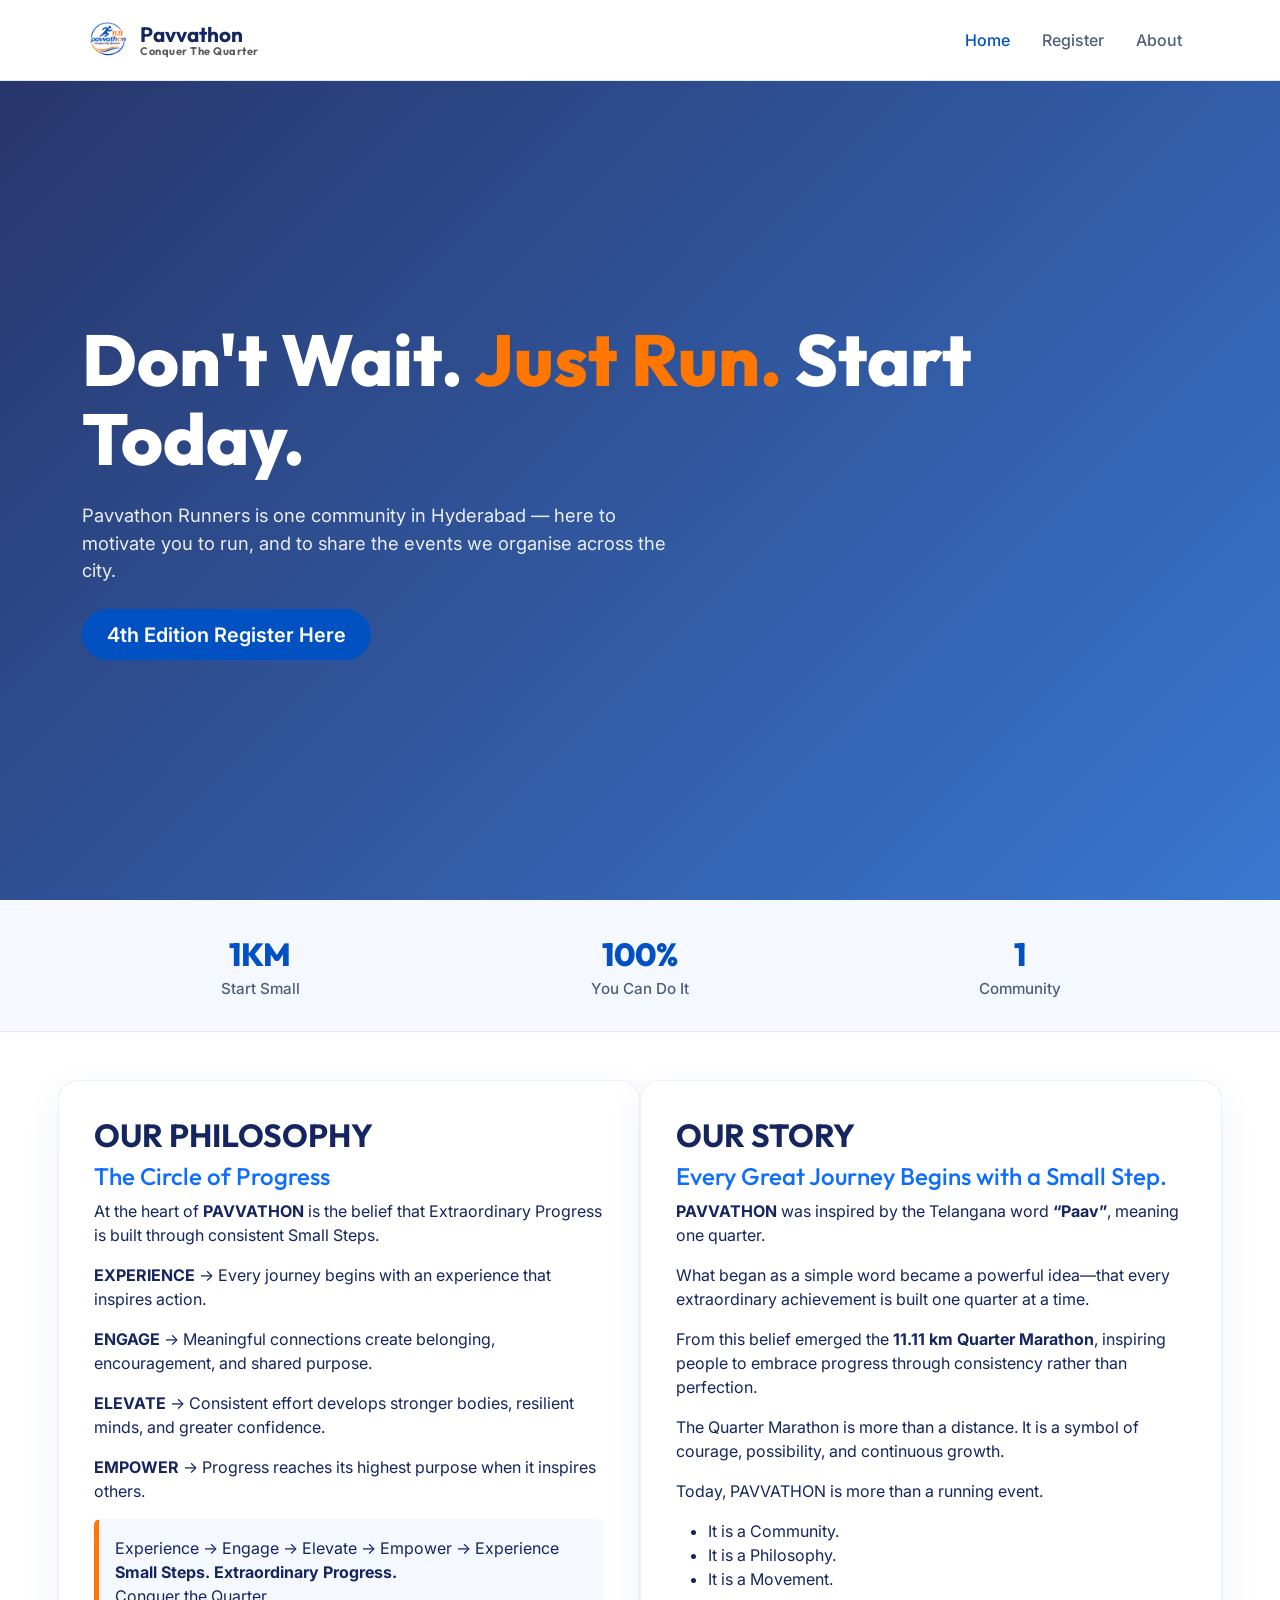
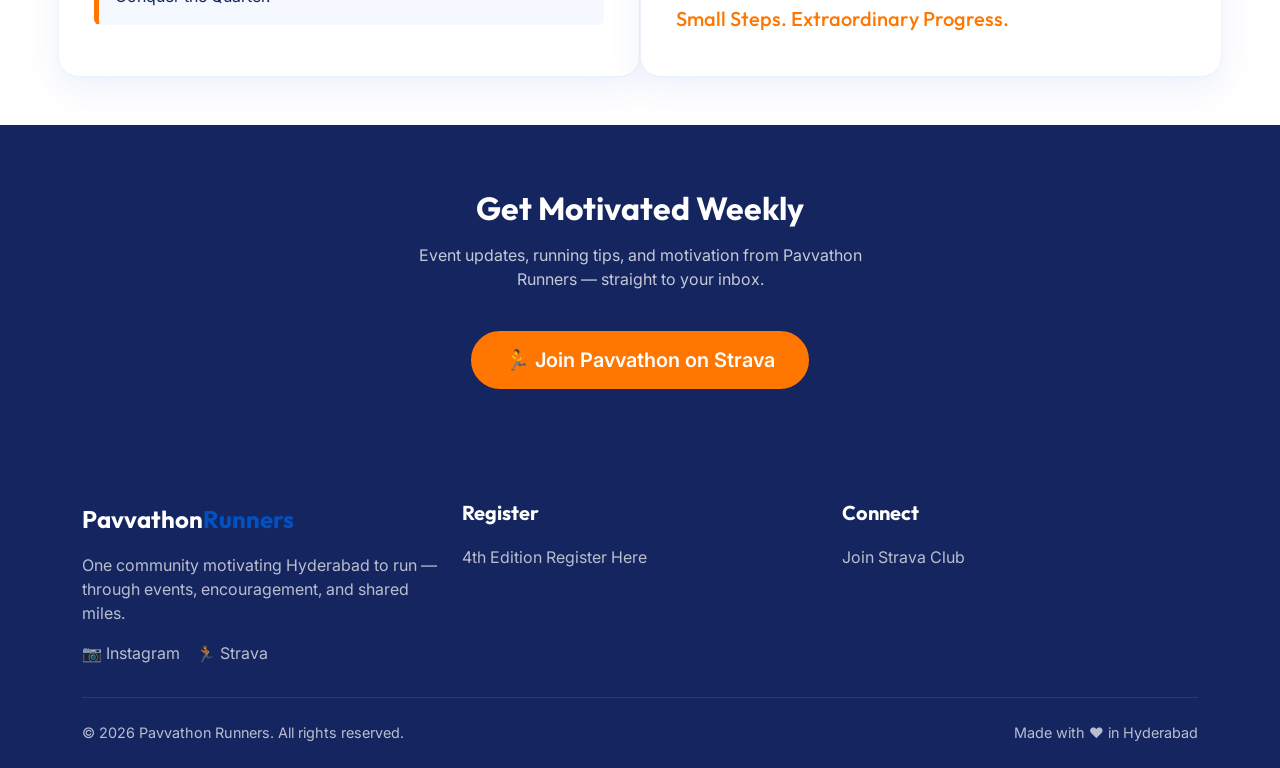
==== commit e5ba4cdd: "added files" ====
--- a/index.html
+++ b/index.html
@@ -140,7 +140,7 @@
 <p class="hero-subtitle mb-4">
           Pavvathon Runners is one community in Hyderabad — here to motivate you to run, and to share the events we organise across the city.
         </p>
-<div class="hero-cta-group"><a class="btn btn-primary-br btn-lg" href="#">4th Edition Register Here</a></div>
+<div class="hero-cta-group"><a class="btn btn-primary-br btn-lg" href="register4.html">4th Edition Register Here</a></div>
 </div>
 </section>
 <section class="stats-section" style="padding:30px 0;background:#F5F9FF;">
@@ -193,7 +193,19 @@
 <div class="container text-center">
 <h2 class="section-title text-white mb-3">Get Motivated Weekly</h2>
 <p class="mb-4 opacity-75 mx-auto" style="max-width:500px">Event updates, running tips, and motivation from Pavvathon Runners — straight to your inbox.</p>
-<a class="btn btn-outline-light mt-3" href="https://www.strava.com/clubs/">Join Pavvathon on Strava</a>
+<a class="btn btn-lg mt-3"
+   href="https://www.strava.com/clubs/pavvathon"
+   target="_blank"
+   style="
+      background:#FF7600;
+      color:#FFFFFF;
+      border:2px solid #FF7600;
+      border-radius:50px;
+      padding:12px 32px;
+      font-weight:600;
+      transition:.3s;">
+    🏃 Join Pavvathon on Strava
+</a>
 </div>
 </section>
 </main>
@@ -203,10 +215,10 @@
 <div class="col-lg-4">
 <div class="footer-logo mb-3">Pavvathon<span>Runners</span></div>
 <p>One community motivating Hyderabad to run — through events, encouragement, and shared miles.</p>
-<div class="mt-3"><a class="d-inline me-3" href="https://instagram.com/Pavvathonrunners" target="_blank">📷 Instagram</a><a class="d-inline" href="https://www.strava.com/clubs/" target="_blank">🏃 Strava</a></div>
+<div class="mt-3"><a class="d-inline me-3" href="https://www.instagram.com/pavvathon" >📷 Instagram</a><a class="d-inline" href="https://www.strava.com/clubs/" target="_blank">🏃 Strava</a></div>
 </div>
 <div class="col-6 col-lg-4"><h5>Register</h5><a href="#">4th Edition Register Here</a></div>
-<div class="col-6 col-lg-4"><h5>Connect</h5><a href="https://www.strava.com/clubs/">Join Strava Club</a></div>
+<div class="col-6 col-lg-4"><h5>Connect</h5><a href="https://www.strava.com/clubs/pavvathon">Join Strava Club</a></div>
 </div>
 <div class="footer-bottom d-flex justify-content-between flex-wrap gap-2">
 <p class="mb-0">© 2026 Pavvathon Runners. All rights reserved.</p>
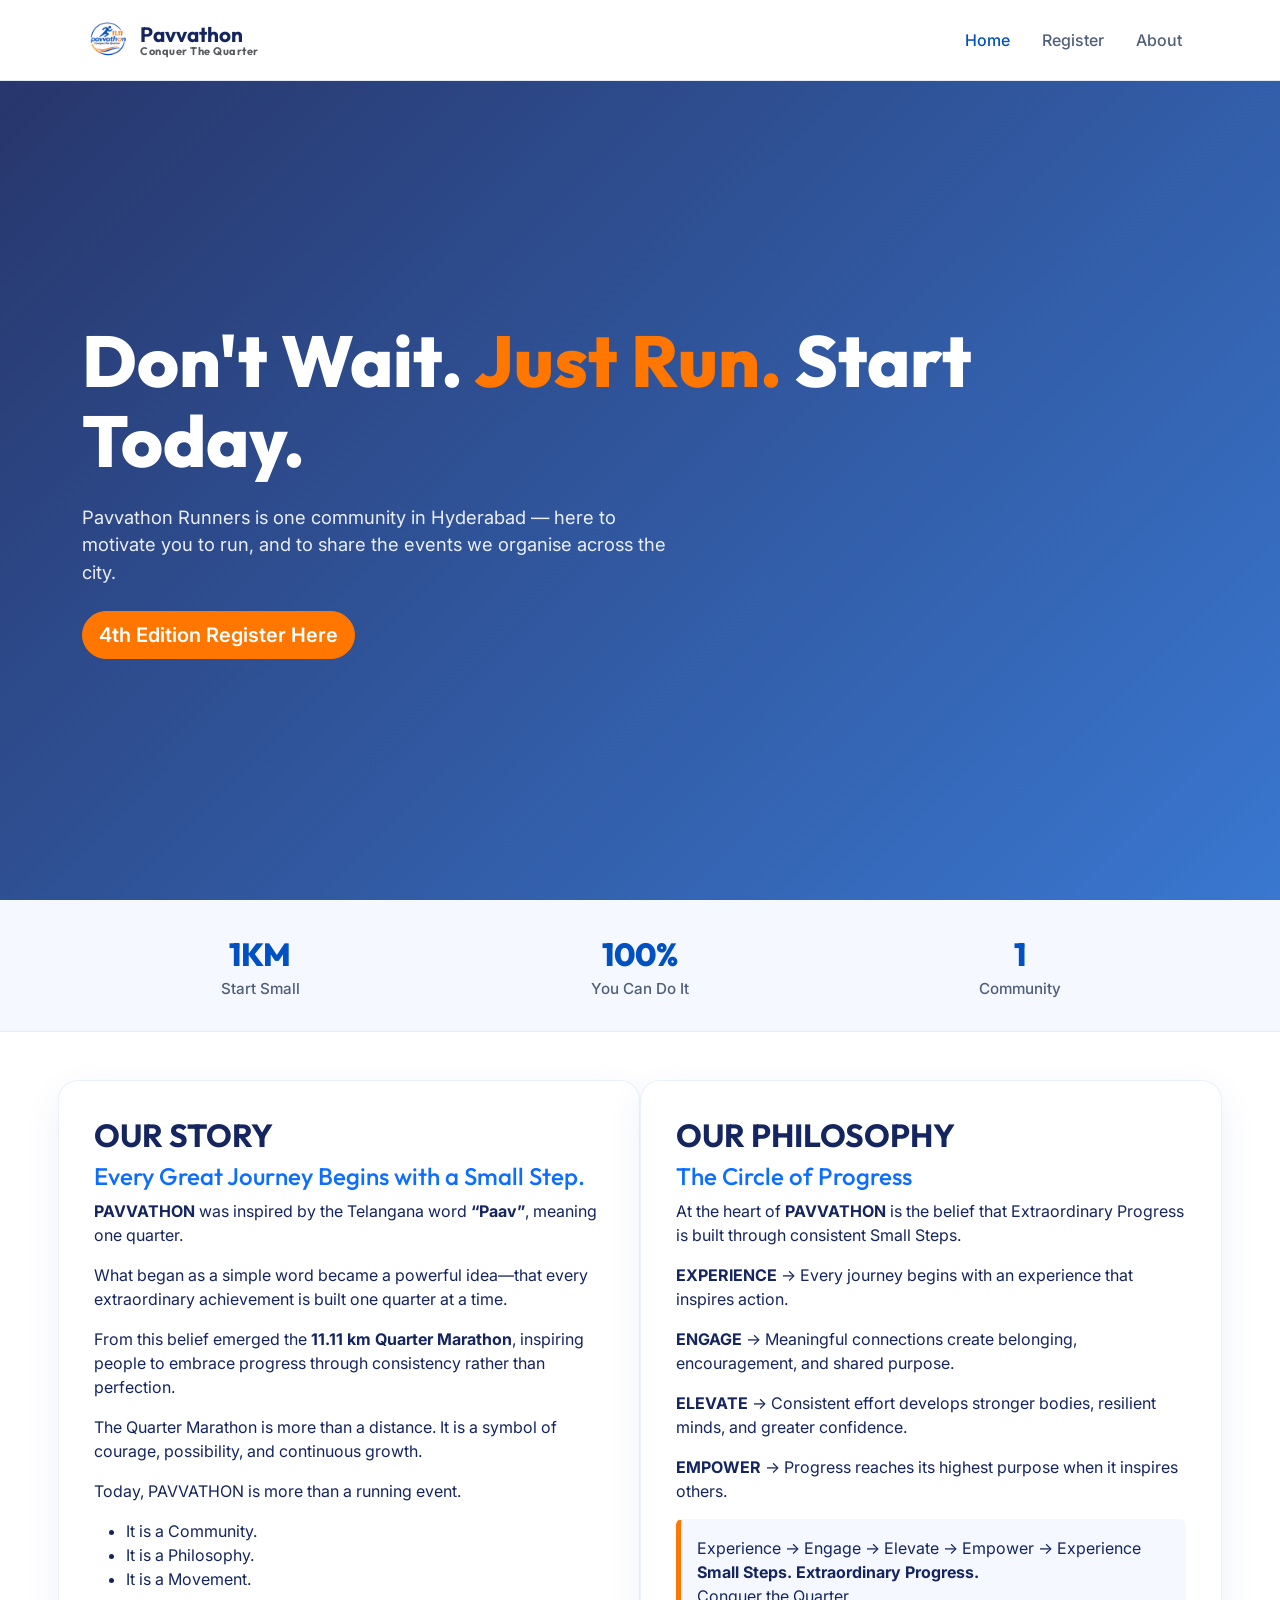
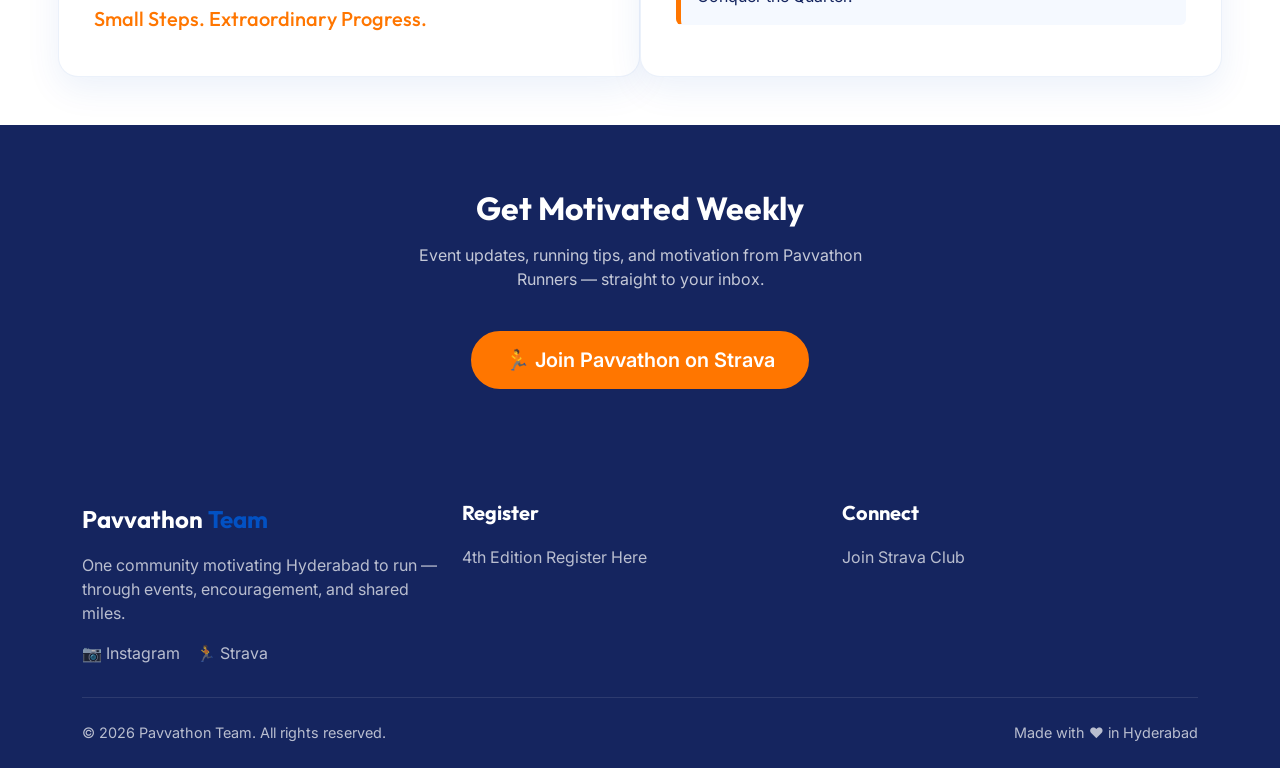
==== commit b2372a9a: "added files" ====
--- a/index.html
+++ b/index.html
@@ -5,7 +5,7 @@
 <meta charset="utf-8"/>
 <meta content="width=device-width, initial-scale=1.0, viewport-fit=cover" name="viewport"/>
 <!-- Primary SEO -->
-<title>Pavvathon Runners — Motivating Hyderabad to Run</title>
+<title>Pavvathon Team — Motivating Hyderabad to Run</title>
 <meta content="Pavvathon Runners is one running community in Hyderabad. We motivate people to run and post free community events across the city. Join us — all paces welcome." name="description"/>
 <meta content="Pavvathon Runners, running Hyderabad, Hyderabad running events, free running events, running community Telangana, marathon training Hyderabad, fun run Hyderabad, KBR park run" name="keywords"/>
 <meta content="Pavvathon Runners" name="author"/>
@@ -140,7 +140,7 @@
 <p class="hero-subtitle mb-4">
           Pavvathon Runners is one community in Hyderabad — here to motivate you to run, and to share the events we organise across the city.
         </p>
-<div class="hero-cta-group"><a class="btn btn-primary-br btn-lg" href="register4.html">4th Edition Register Here</a></div>
+<div class="hero-cta-group"><a class="btn btn-accent-br btn-lg" href="register4.html">4th Edition Register Here</a></div>
 </div>
 </section>
 <section class="stats-section" style="padding:30px 0;background:#F5F9FF;">
@@ -165,16 +165,7 @@
 <section class="py-5 bg-white">
 <div class="container">
 <div class="row g-5">
-<div class="col-lg-6" style="background:#fff;border:1px solid rgba(2,81,195,.08);border-radius:20px;padding:35px;box-shadow:0 12px 35px rgba(2,81,195,.08);">
-<h2 class="section-title">OUR PHILOSOPHY</h2>
-<h4 class="text-primary">The Circle of Progress</h4>
-<p>At the heart of <strong>PAVVATHON</strong> is the belief that Extraordinary Progress is built through consistent Small Steps.</p>
-<p><strong>EXPERIENCE</strong> → Every journey begins with an experience that inspires action.</p>
-<p><strong>ENGAGE</strong> → Meaningful connections create belonging, encouragement, and shared purpose.</p>
-<p><strong>ELEVATE</strong> → Consistent effort develops stronger bodies, resilient minds, and greater confidence.</p>
-<p><strong>EMPOWER</strong> → Progress reaches its highest purpose when it inspires others.</p>
-<div class="alert" style="background:#F5F9FF;border-left:5px solid #FF7600;">Experience → Engage → Elevate → Empower → Experience<br/><b>Small Steps. Extraordinary Progress.</b><br/>Conquer the Quarter.</div>
-</div>
+
 <div class="col-lg-6" style="background:#fff;border:1px solid rgba(2,81,195,.08);border-radius:20px;padding:35px;box-shadow:0 12px 35px rgba(2,81,195,.08);">
 <h2 class="section-title">OUR STORY</h2>
 <h4 class="text-primary">Every Great Journey Begins with a Small Step.</h4>
@@ -186,6 +177,18 @@
 <ul><li>It is a Community.</li><li>It is a Philosophy.</li><li>It is a Movement.</li></ul>
 <h5 style="color:#FF7600;">Small Steps. Extraordinary Progress.</h5>
 </div>
+
+<div class="col-lg-6" style="background:#fff;border:1px solid rgba(2,81,195,.08);border-radius:20px;padding:35px;box-shadow:0 12px 35px rgba(2,81,195,.08);">
+<h2 class="section-title">OUR PHILOSOPHY</h2>
+<h4 class="text-primary">The Circle of Progress</h4>
+<p>At the heart of <strong>PAVVATHON</strong> is the belief that Extraordinary Progress is built through consistent Small Steps.</p>
+<p><strong>EXPERIENCE</strong> → Every journey begins with an experience that inspires action.</p>
+<p><strong>ENGAGE</strong> → Meaningful connections create belonging, encouragement, and shared purpose.</p>
+<p><strong>ELEVATE</strong> → Consistent effort develops stronger bodies, resilient minds, and greater confidence.</p>
+<p><strong>EMPOWER</strong> → Progress reaches its highest purpose when it inspires others.</p>
+<div class="alert" style="background:#F5F9FF;border-left:5px solid #FF7600;">Experience → Engage → Elevate → Empower → Experience<br/><b>Small Steps. Extraordinary Progress.</b><br/>Conquer the Quarter.</div>
+</div>
+
 </div>
 </div>
 </section>
@@ -213,7 +216,7 @@
 <div class="container">
 <div class="row g-4">
 <div class="col-lg-4">
-<div class="footer-logo mb-3">Pavvathon<span>Runners</span></div>
+<div class="footer-logo mb-3">Pavvathon<span> Team</span></div>
 <p>One community motivating Hyderabad to run — through events, encouragement, and shared miles.</p>
 <div class="mt-3"><a class="d-inline me-3" href="https://www.instagram.com/pavvathon" >📷 Instagram</a><a class="d-inline" href="https://www.strava.com/clubs/" target="_blank">🏃 Strava</a></div>
 </div>
@@ -221,7 +224,7 @@
 <div class="col-6 col-lg-4"><h5>Connect</h5><a href="https://www.strava.com/clubs/pavvathon">Join Strava Club</a></div>
 </div>
 <div class="footer-bottom d-flex justify-content-between flex-wrap gap-2">
-<p class="mb-0">© 2026 Pavvathon Runners. All rights reserved.</p>
+<p class="mb-0">© 2026 Pavvathon Team. All rights reserved.</p>
 <p class="mb-0">Made with ❤️ in Hyderabad</p>
 </div>
 </div>
